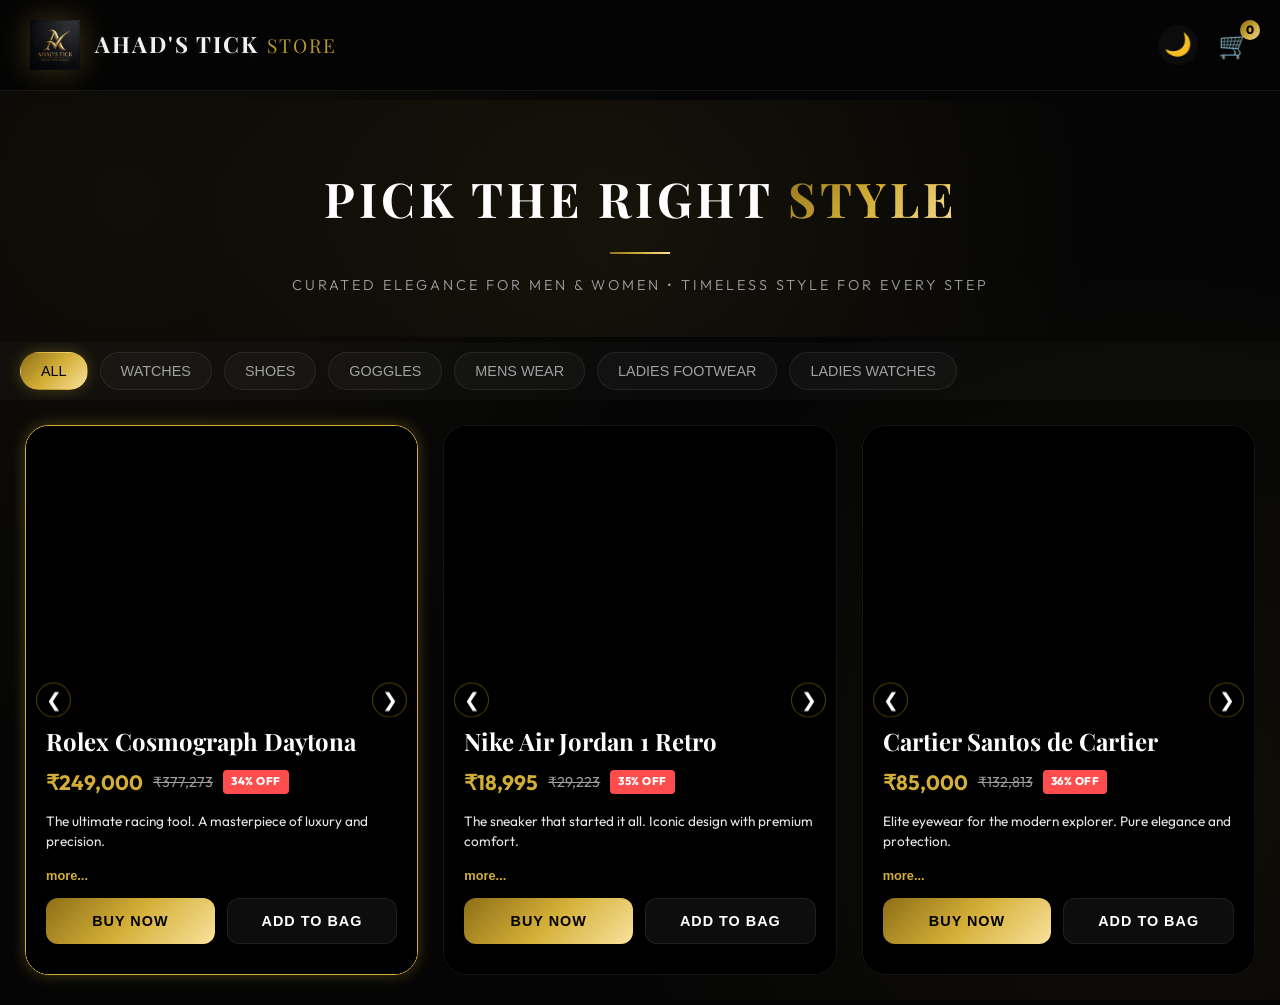
==== store/index.html @ c70e1f54 "edit button" ====
<!DOCTYPE html>
<html lang="en">

<head>
    <meta charset="UTF-8">
    <meta name="viewport" content="width=device-width, initial-scale=1.0">
    <title>Ahad's Tick Store</title>
    <link rel="icon" type="image/png" href="logo.png">
    <meta name="description"
        content="Discover the exclusive collection at Ahad's Tick. Shop premium watches, luxury shoes, and stylish goggles.">
    <meta name="keywords"
        content="premium watches, luxury shoes, stylish goggles, Ahad's Tick, fashion accessories, online store">

    <!-- Premium Fonts -->
    <link rel="preconnect" href="https://fonts.googleapis.com">
    <link rel="preconnect" href="https://fonts.gstatic.com" crossorigin>
    <link
        href="https://fonts.googleapis.com/css2?family=Outfit:wght@300;400;600;700&family=Playfair+Display:ital,wght@0,700;1,700&display=swap"
        rel="stylesheet">

    <link rel="stylesheet" href="style.css">

    <!-- Firebase SDKs -->
    <script src="https://www.gstatic.com/firebasejs/10.7.1/firebase-app-compat.js"></script>
    <script src="https://www.gstatic.com/firebasejs/10.7.1/firebase-auth-compat.js"></script>
    <script src="https://www.gstatic.com/firebasejs/10.7.1/firebase-firestore-compat.js"></script>
    <script src="https://www.gstatic.com/firebasejs/10.7.1/firebase-storage-compat.js"></script>
</head>

<body>
    <!-- Navbar -->
    <nav class="navbar">
        <a href="#" class="logo" id="siteLogo">
            <img src="logo.png" alt="Ahad's Tick Logo">
            <span class="brand-name">AHAD'S TICK <span class="store-text">STORE</span></span>
        </a>
        <div class="nav-actions">
            <div class="theme-toggle" id="themeToggle" title="Toggle Light/Dark Mode">
                <span class="theme-icon">🌙</span>
            </div>
            <div class="cart-icon" id="cartOpen">
                <span class="icon">🛒</span>
                <span class="cart-count">0</span>
            </div>
        </div>
    </nav>

    <!-- Hero Section -->
    <header class="hero">
        <div class="hero-content">
            <h2 class="hero-tagline">PICK THE RIGHT <span class="gold-gradient-text">STYLE</span></h2>
            <div class="hero-divider"></div>
            <p class="hero-subtext">Curated Elegance for Men & Women • Timeless Style for Every Step</p>
        </div>
    </header>

    <!-- Categories -->

    <div class="categories">
        <button class="cat-btn active" data-cat="all">ALL</button>
        <button class="cat-btn" data-cat="watches">WATCHES</button>
        <button class="cat-btn" data-cat="shoes">SHOES</button>
        <button class="cat-btn" data-cat="goggles">GOGGLES</button>
        <button class="cat-btn" data-cat="menclothes">MENS WEAR</button>
        <button class="cat-btn" data-cat="ladyfootwear">LADIES FOOTWEAR</button>
        <button class="cat-btn" data-cat="ladywatch">LADIES WATCHES</button>
    </div>

    <!-- Product Feed -->
    <main id="productFeed" class="product-feed">
        <div class="loader">Unveiling Premium Collection...</div>
    </main>

    <!-- Shipping Modal -->
    <div id="buyModal" class="modal">
        <div class="modal-content">
            <div class="modal-header">
                <h2>Secure Your Order</h2>
                <span class="close">&times;</span>
            </div>
            <form id="orderForm">
                <div class="form-grid">
                    <div class="input-group">
                        <label>Full Name</label>
                        <input type="text" id="fullName" placeholder="Rahul Kumar" required>
                    </div>
                    <div class="input-group">
                        <label>House/Building No</label>
                        <input type="text" id="houseNo" placeholder="Flat 202, Sun Tower" required>
                    </div>
                    <div class="input-group full">
                        <label>Complete Address</label>
                        <textarea id="fullAdd" placeholder="Street name, Area info..." required></textarea>
                    </div>
                    <div class="input-group">
                        <label>Key Landmark</label>
                        <input type="text" id="landmark" placeholder="Near City Garden" required>
                    </div>
                    <div class="input-group">
                        <label>Area Nearby</label>
                        <input type="text" id="nearBy" placeholder="Station Road" required>
                    </div>
                    <div class="input-group">
                        <label>State</label>
                        <input type="text" id="state" placeholder="Maharashtra" required>
                    </div>
                    <div class="input-group">
                        <label>City</label>
                        <input type="text" id="city" placeholder="Mumbai" required>
                    </div>
                    <div class="input-group">
                        <label>District</label>
                        <input type="text" id="dist" placeholder="Mumbai Suburban" required>
                    </div>
                    <div class="input-group">
                        <label>Pin Code</label>
                        <input type="number" id="pin" placeholder="400001" required>
                    </div>
                    <div class="input-group">
                        <label>Primary Phone</label>
                        <input type="tel" id="mob1" placeholder="9876543210" required>
                    </div>
                    <div class="input-group">
                        <label>Secondary Phone</label>
                        <input type="tel" id="mob2" placeholder="8765432109" required>
                    </div>
                    <div class="input-group">
                        <label>Alternative No (Optional)</label>
                        <input type="tel" id="altMob2" placeholder="Optional">
                    </div>
                </div>
                <button type="submit" class="confirm-btn">Confirm via WhatsApp</button>
            </form>
        </div>
    </div>

    <!-- Shopping Bag Modal -->
    <div id="cartModal" class="modal">
        <div class="modal-content">
            <div class="modal-header">
                <h2>Your Shopping Bag</h2>
                <span class="closeCart">&times;</span>
            </div>
            <div id="cartItems" class="cart-items-list">
                <!-- Cart items will be injected here -->
            </div>
            <div class="cart-footer">
                <div class="cart-total">
                    <span>Total Value:</span>
                    <span id="cartTotalAmount">₹0</span>
                </div>
                <button class="confirm-btn" onclick="checkoutCart()">Order Now</button>
            </div>
        </div>
    </div>


    <!-- Edit Product Modal -->
    <div id="editModal" class="modal">
        <div class="modal-content">
            <div class="modal-header">
                <h2>Edit Masterpiece</h2>
                <span class="closeEdit">&times;</span>
            </div>
            <form id="editForm">
                <input type="hidden" id="editPid">
                <div class="input-group full">
                    <label>Masterpiece Name</label>
                    <input type="text" id="editName" required>
                </div>
                <div class="input-group full">
                    <label>Premium Price (₹)</label>
                    <input type="number" id="editPrice" required>
                </div>
                <div class="input-group full">
                    <label>Masterpiece Description</label>
                    <textarea id="editDesc" rows="4" required></textarea>
                </div>
                <button type="submit" id="saveEditBtn" class="confirm-btn">Save Changes</button>
            </form>
        </div>
    </div>

    <!-- Admin Panel -->
    <div id="adminBtn" class="admin-fab" title="Admin Panel">+</div>
    <div id="adminModal" class="modal">
        <div class="modal-content">
            <!-- Login View -->
            <div id="loginView">
                <div class="modal-header">
                    <h2>Admin Access</h2>
                    <span class="closeAdmin">&times;</span>
                </div>
                <p style="color: var(--text-gray); margin-bottom: 20px;">Please authenticate to manage the collections.
                </p>
                <form id="loginForm">
                    <div class="input-group full">
                        <label>Admin Email</label>
                        <input type="email" id="adminEmail" placeholder="akinggamer4854@gmail.com" required>
                    </div>
                    <div class="input-group full">
                        <label>Password</label>
                        <input type="password" id="adminPass" placeholder="••••••••" required>
                    </div>
                    <button type="submit" class="confirm-btn">Login to Studio</button>
                </form>
            </div>

            <!-- Product Form View (Hidden by default) -->
            <div id="productView" style="display: none;">
                <div class="modal-header">
                    <h2>Curation Studio</h2>
                    <span class="closeAdminProduct">&times;</span>
                </div>
                <p style="color: var(--text-gray); margin-bottom: 20px; font-size: 0.9rem;">Add a new masterpiece to the
                    collection.</p>
                <form id="productForm">
                    <div class="input-group">
                        <label>Masterpiece Name</label>
                        <input type="text" id="pName" placeholder="e.g. Rolex Submariner" required>
                    </div>
                    <div class="input-group">
                        <label>Premium Price (₹)</label>
                        <input type="number" id="pPrice" placeholder="Value in Rupees" required>
                    </div>
                    <div class="input-group full">
                        <label>Masterpiece Description</label>
                        <textarea id="pDesc" placeholder="Describe the soul of this piece..." required></textarea>
                    </div>
                    <div class="input-group">
                        <label>Collection</label>
                        <select id="pCat">
                            <option value="watches">WATCHES (M)</option>
                            <option value="shoes">SHOES (M)</option>
                            <option value="goggles">GOGGLES</option>
                            <option value="menclothes">MEN CLOTHES</option>
                            <option value="ladyfootwear">LADIES FOOTWEAR</option>
                            <option value="ladywatch">LADIES WATCH</option>
                        </select>
                    </div>
                    <div class="input-group full">
                        <label>Cinematic Video (Upload Masterpiece)</label>
                        <input type="file" id="pVideoFile" accept="video/*" required>
                    </div>

                    <div class="image-slots-grid"
                        style="display: grid; grid-template-columns: 1fr 1fr; gap: 10px; margin-top: 15px;">
                        <label style="grid-column: span 2; color: var(--gold-primary); font-size: 0.8rem;">GALLERY
                            IMAGES (Min 1, Max 5 Slots)</label>
                        <div class="input-group"><input type="file" class="p-img-slot" accept="image/*" required></div>
                        <div class="input-group"><input type="file" class="p-img-slot" accept="image/*"></div>
                        <div class="input-group"><input type="file" class="p-img-slot" accept="image/*"></div>
                        <div class="input-group"><input type="file" class="p-img-slot" accept="image/*"></div>
                        <div class="input-group"><input type="file" class="p-img-slot" accept="image/*"></div>
                    </div>
                    <button type="submit" id="uploadBtn" class="confirm-btn">Add to Gallery</button>
                </form>
            </div>
        </div>
    </div>

    <script src="app.js"></script>
</body>

</html>
---- store/style.css ----
:root {
    --bg-black: #050505;
    --card-bg: rgba(15, 15, 15, 0.7);
    --gold-primary: #D4AF37;
    --gold-secondary: #f9e29c;
    --gold-dark: #8E6E17;
    --gold-gradient: linear-gradient(135deg, #8E6E17 0%, #D4AF37 50%, #f9e29c 100%);
    --gold-glow: 0 0 15px rgba(212, 175, 55, 0.3);
    --text-white: #ffffff;
    --text-gray: #a0a0a0;
    --glass: rgba(255, 255, 255, 0.03);
    --glass-border: rgba(255, 255, 255, 0.08);
    --radius-lg: 24px;
    --radius-md: 12px;
    --font-heading: 'Playfair Display', serif;
    --font-body: 'Outfit', sans-serif;
    --theme-transition: 0.3s cubic-bezier(0.4, 0, 0.2, 1);
}

/* Light Mode Theme: Ivory White + Charcoal Black + Soft Gold */
[data-theme="light"] {
    --bg-black: #FFFFF0; /* Ivory White */
    --card-bg: rgba(255, 255, 240, 0.8);
    --gold-primary: #C5A059; /* Soft Gold */
    --gold-secondary: #D4AF37;
    --gold-dark: #A68646;
    --gold-gradient: linear-gradient(135deg, #A68646 0%, #C5A059 50%, #D4AF37 100%);
    --gold-glow: 0 0 15px rgba(197, 160, 89, 0.2);
    --text-white: #1A1A1A; /* Charcoal Black */
    --text-gray: #4A4A4A;
    --glass: rgba(0, 0, 0, 0.05);
    --glass-border: rgba(0, 0, 0, 0.1);
}

* {
    box-sizing: border-box;
    margin: 0;
    padding: 0;
    -webkit-tap-highlight-color: transparent;
}

body {
    background-color: var(--bg-black);
    background-image: 
        radial-gradient(circle at 10% 20%, rgba(212, 175, 55, 0.05) 0%, transparent 40%),
        radial-gradient(circle at 90% 80%, rgba(212, 175, 55, 0.05) 0%, transparent 40%);
    color: var(--text-white);
    font-family: var(--font-body);
    overflow-x: hidden;
    line-height: 1.6;
}

/* Custom Scrollbar */
::-webkit-scrollbar { width: 6px; }
::-webkit-scrollbar-track { background: var(--bg-black); }
::-webkit-scrollbar-thumb { background: var(--gold-dark); border-radius: 10px; }

/* Navbar */
.navbar {
    position: fixed;
    top: 0;
    width: 100%;
    padding: 20px 30px;
    background: var(--bg-black);
    backdrop-filter: blur(20px);
    display: flex;
    justify-content: space-between;
    align-items: center;
    z-index: 1000;
    border-bottom: 1px solid var(--glass-border);
    opacity: 0.95;
}

.logo {
    display: flex;
    align-items: center;
    gap: 15px;
    height: 50px;
    text-decoration: none;
}

.brand-name {
    font-family: var(--font-heading);
    color: var(--text-white);
    font-size: 1.4rem;
    font-weight: 700;
    letter-spacing: 2px;
    text-shadow: 0 0 10px rgba(255,255,255,0.1);
    white-space: nowrap;
    display: flex;
    gap: 8px;
}

.store-text {
    color: var(--gold-primary);
    font-weight: 300;
    font-size: 1.2rem;
    align-self: flex-end;
    margin-bottom: 2px;
    opacity: 0.9;
}

.logo img {
    height: 100%;
    width: auto;
    object-fit: contain;
    filter: drop-shadow(var(--gold-glow));
    transition: transform 0.3s ease;
}

.logo:hover img {
    transform: scale(1.05);
}

.nav-actions {
    display: flex;
    align-items: center;
    gap: 20px;
}

.theme-toggle {
    cursor: pointer;
    font-size: 1.4rem;
    transition: var(--theme-transition);
    display: flex;
    align-items: center;
    justify-content: center;
    width: 40px;
    height: 40px;
    border-radius: 50%;
    background: var(--glass);
}

.theme-toggle:hover {
    transform: scale(1.1);
    background: var(--glass-border);
}

.cart-icon {
    position: relative;
    font-size: 1.6rem;
    cursor: pointer;
    transition: transform 0.3s cubic-bezier(0.175, 0.885, 0.32, 1.275);
}

.cart-icon:hover { transform: scale(1.1); }

.cart-count {
    position: absolute;
    top: -5px;
    right: -10px;
    background: var(--gold-gradient);
    color: #000;
    font-size: 0.75rem;
    font-weight: 800;
    width: 20px;
    height: 20px;
    display: flex;
    align-items: center;
    justify-content: center;
    border-radius: 50%;
    box-shadow: 0 4px 10px rgba(0,0,0,0.3);
    transition: transform 0.3s;
}

.cart-icon.bump {
    animation: cartBump 0.4s cubic-bezier(0.175, 0.885, 0.32, 1.275);
}

@keyframes cartBump {
    0% { transform: scale(1); }
    50% { transform: scale(1.4); }
    100% { transform: scale(1.1); }
}

/* Hero Section */
.hero {
    margin-top: 100px;
    padding: 60px 20px 40px;
    text-align: center;
    background: radial-gradient(circle at center, rgba(212, 175, 55, 0.08) 0%, transparent 70%);
}

.hero-content {
    max-width: 800px;
    margin: 0 auto;
}

.hero-tagline {
    font-family: var(--font-heading);
    font-size: 3rem;
    font-weight: 700;
    letter-spacing: 4px;
    margin-bottom: 15px;
    color: var(--text-white);
    text-transform: uppercase;
}

.gold-gradient-text {
    background: var(--gold-gradient);
    -webkit-background-clip: text;
    -webkit-text-fill-color: transparent;
    display: inline-block;
}

.hero-divider {
    width: 60px;
    height: 2px;
    background: var(--gold-gradient);
    margin: 0 auto 20px;
}

.hero-subtext {
    font-size: 0.9rem;
    color: var(--text-gray);
    letter-spacing: 3px;
    font-weight: 300;
    text-transform: uppercase;
}



/* Categories */
.categories {
    margin-top: 5px; /* Very small gap so it looks "exactly above" */
    padding: 10px 20px;

    display: flex;
    gap: 12px;
    overflow-x: auto;
    -webkit-overflow-scrolling: touch; /* Smooth scroll for iOS */
    scrollbar-width: none; /* Firefox */
    background: rgba(255,255,255,0.02);
    justify-content: flex-start;
}

.categories::-webkit-scrollbar {
    display: none; /* Hide scrollbar for Chrome/Safari */
}

.cat-btn {
    background: var(--glass);
    border: 1px solid var(--glass-border);
    color: var(--text-gray);
    padding: 10px 20px;
    border-radius: 30px;
    white-space: nowrap;
    cursor: pointer;
    font-size: 0.9rem;
    font-weight: 500;
    transition: all 0.4s cubic-bezier(0.4, 0, 0.2, 1);
    flex-shrink: 0; /* Important: prevents buttons from squishing */
}

.cat-btn.active {
    background: var(--gold-gradient);
    color: #000;
    border-color: transparent;
    box-shadow: var(--gold-glow);
}

.cat-btn:hover:not(.active) {
    background: rgba(255, 255, 255, 0.08);
    color: var(--text-white);
    border-color: var(--gold-primary);
}



/* Product Feed - Responsive Grid */
.product-feed {
    display: grid;
    grid-template-columns: repeat(auto-fill, minmax(320px, 1fr));
    gap: 25px;
    padding: 25px;
    max-width: 1400px;
    margin: 0 auto;
}

.product-item {
    position: relative;
    height: 550px; /* Taller vertical layout for full video visibility */
    width: 100%;
    overflow: hidden;
    border-radius: var(--radius-lg);
    display: flex;
    flex-direction: column;
    background: #000; /* Deep black background for 'contain' mode */
    border: 1px solid var(--glass-border);
    transition: all 0.4s cubic-bezier(0.175, 0.885, 0.32, 1.275);
}

.product-item:hover {
    transform: translateY(-8px);
    border-color: var(--gold-primary);
    box-shadow: 0 15px 40px rgba(0,0,0,0.6), var(--gold-glow);
}

/* Video Section - Full Height */
.product-video-container {
    position: absolute;
    top: 0;
    left: 0;
    width: 100%;
    height: 100%;
    z-index: 1;
    overflow: hidden;
    display: flex;
    align-items: center;
    justify-content: center;
}

.product-video {
    width: 100%;
    height: 100%;
    object-fit: contain; /* DO NOT CROP - show full video */
    transition: transform 0.6s ease;
}

.video-overlay {
    background: linear-gradient(to top, rgba(0,0,0,0.9) 0%, rgba(0,0,0,0.4) 30%, transparent 60%);
    height: 100%;
    width: 100%;
    bottom: 0;
    left: 0;
    position: absolute;
    z-index: 2;
    pointer-events: none;
}

/* Info Panel - Overlayed at bottom */
.product-info {
    position: absolute;
    bottom: 0;
    width: 100%;
    padding: 30px 20px;
    z-index: 25;
    background: linear-gradient(to top, rgba(0,0,0,0.9) 0%, rgba(0,0,0,0.4) 50%, transparent 100%);
    display: flex;
    flex-direction: column;
}

.product-name {
    font-size: 1.5rem;
    font-family: var(--font-heading);
    color: var(--text-white);
    text-shadow: 0 2px 10px rgba(0,0,0,0.8);
    margin-bottom: 5px;
}

.price-container {
    display: flex;
    align-items: center;
    gap: 10px;
    margin-bottom: 12px;
}

.product-price {
    font-size: 1.3rem;
    font-weight: 700;
    color: var(--gold-primary);
    text-shadow: 0 2px 10px rgba(0,0,0,0.8);
}

.mrp-price {
    font-size: 0.9rem;
    color: #a0a0a0;
    text-decoration: line-through;
    text-shadow: 0 1px 5px rgba(0,0,0,0.8);
}

.discount-badge {
    background: #ff4d4d;
    color: white;
    font-size: 0.7rem;
    font-weight: 800;
    padding: 3px 8px;
    border-radius: 4px;
    letter-spacing: 0.5px;
    box-shadow: 0 2px 5px rgba(0,0,0,0.5);
}

.product-desc {
    font-size: 0.85rem;
    color: rgba(255,255,255,0.9);
    margin-bottom: 10px;
    line-height: 1.5;
    text-shadow: 0 1px 5px rgba(0,0,0,0.8);
    display: -webkit-box;
    -webkit-line-clamp: 2;
    -webkit-box-orient: vertical;
    overflow: hidden;
    white-space: pre-wrap; /* Preserve line breaks */
    transition: all 0.3s ease;
}

.product-desc.expanded {
    display: block;
    -webkit-line-clamp: unset;
    overflow: visible;
    max-height: 200px;
    overflow-y: auto;
    padding-right: 5px;
}

.read-more-btn {
    background: transparent;
    border: none;
    color: var(--gold-primary);
    font-size: 0.8rem;
    font-weight: 700;
    cursor: pointer;
    margin-bottom: 15px;
    display: inline-block;
}

/* Images Carousel - Overlays the whole card when active */
.product-images {
    position: absolute;
    top: 0;
    left: 0;
    width: 100%;
    height: 100%;
    display: flex;
    overflow-x: auto;
    scroll-snap-type: x mandatory;
    opacity: 0;
    transition: opacity 0.4s ease;
    pointer-events: none;
    background: #000;
    z-index: 10;
}

.product-item.show-pics .product-images {
    opacity: 1;
    pointer-events: auto;
}

.product-img {
    flex: 0 0 100%;
    height: 100%;
    object-fit: contain;
    scroll-snap-align: center;
    padding: 10px;
}

.actions {
    display: flex;
    gap: 12px;
    margin-top: auto;
}

.btn {
    flex: 1;
    padding: 14px;
    border-radius: var(--radius-md);
    border: none;
    font-size: 0.9rem;
    font-weight: 700;
    cursor: pointer;
    text-transform: uppercase;
    letter-spacing: 1px;
    transition: all 0.3s;
}

.btn-buy {
    background: var(--gold-gradient);
    color: #000;
}

.btn-cart {
    background: rgba(255,255,255,0.05);
    color: var(--text-white);
    border: 1px solid var(--glass-border);
}

[data-theme="light"] .btn-cart {
    background: #1A1A1A;
    color: #FFFFFF;
    border: none;
}

.btn:hover {
    transform: scale(1.02);
}

.view-pics-btn {
    position: absolute;
    right: 15px;
    top: 15px;
    background: rgba(0,0,0,0.5);
    border: 1px solid var(--gold-primary);
    color: var(--gold-primary);
    width: 40px;
    height: 40px;
    border-radius: 50%;
    display: flex;
    align-items: center;
    justify-content: center;
    cursor: pointer;
    z-index: 30;
    transition: all 0.3s;
    backdrop-filter: blur(5px);
}

.view-pics-btn:hover {
    background: var(--gold-primary);
    color: #000;
}

/* Admin Controls & Pin Badge */
.product-item.is-pinned {
    border: 1px solid var(--gold-primary);
    box-shadow: var(--gold-glow);
}

.product-video-container, .product-images, .carousel-container {
    position: absolute;
    top: 0;
    left: 0;
    width: 100%;
    height: 100%;
    background: #000; /* Backdrop for contain mode */
}

.media-slide {
    position: absolute;
    top: 0;
    left: 0;
    width: 100%;
    height: 100%;
    opacity: 0;
    transition: opacity 0.5s ease;
    z-index: 1;
    display: flex;
    align-items: center;
    justify-content: center;
    background: #000;
}

.media-slide.active {
    opacity: 1;
    z-index: 10;
}

.product-video, .product-img {
    width: 100%;
    height: 100%;
    object-fit: contain !important; /* Force full visibility */
}

/* Nav Buttons */
.carousel-nav {
    position: absolute;
    top: 50%;
    width: 100%;
    transform: translateY(-50%);
    display: flex;
    justify-content: space-between;
    padding: 0 10px;
    z-index: 35;
    pointer-events: none;
}

.nav-arr {
    width: 35px;
    height: 35px;
    background: rgba(0, 0, 0, 0.4);
    backdrop-filter: blur(5px);
    border: 1px solid rgba(255, 215, 0, 0.3);
    border-radius: 50%;
    color: white;
    display: flex;
    align-items: center;
    justify-content: center;
    cursor: pointer;
    font-size: 1.2rem;
    pointer-events: auto;
    transition: all 0.3s ease;
}

.nav-arr:hover {
    background: var(--gold-primary);
    color: black;
    transform: scale(1.1);
}

.view-pics-btn {
    display: none; /* Hide old toggle button */
}

.pin-badge {
    position: absolute;
    top: 15px;
    left: 15px;
    background: var(--gold-gradient);
    color: #000;
    padding: 4px 12px;
    border-radius: 20px;
    font-size: 0.7rem;
    font-weight: 800;
    z-index: 30;
    letter-spacing: 1px;
}

.admin-controls {
    position: absolute;
    right: 15px;
    top: 65px; /* Below view pics btn */
    display: flex;
    flex-direction: column;
    gap: 10px;
    z-index: 30;
}

.control-btn {
    width: 40px;
    height: 40px;
    border-radius: 50%;
    border: 1px solid var(--glass-border);
    background: rgba(0,0,0,0.6);
    color: #fff;
    display: flex;
    align-items: center;
    justify-content: center;
    cursor: pointer;
    backdrop-filter: blur(5px);
    transition: all 0.3s;
    font-size: 1.2rem;
}

.pin-btn:hover {
    border-color: var(--gold-primary);
    color: var(--gold-primary);
    transform: scale(1.1);
}

.delete-btn:hover {
    border-color: #ff4d4d;
    color: #ff4d4d;
    transform: scale(1.1);
}

.edit-btn:hover {
    border-color: #3498db;
    color: #3498db;
    transform: scale(1.1);
}

/* Modals */
.modal {
    display: none;
    position: fixed;
    top: 0;
    left: 0;
    width: 100%;
    height: 100%;
    background: rgba(0,0,0,0.95);
    z-index: 2000;
    padding: 20px;
    overflow-y: auto;
    backdrop-filter: blur(10px);
    /* Force dark mode inside modals */
    --text-white: #ffffff;
    --text-gray: #a0a0a0;
    --glass-border: rgba(255, 255, 255, 0.08);
    --glass: rgba(255, 255, 255, 0.03);
    color: var(--text-white);
}

.modal-content {
    background: #0f0f0f;
    border: 1px solid var(--gold-dark);
    border-radius: var(--radius-lg);
    max-width: 550px;
    margin: 40px auto;
    padding: 35px;
    position: relative;
    animation: modalSlide 0.5s cubic-bezier(0.19, 1, 0.22, 1);
}

@keyframes modalSlide {
    from { transform: translateY(100px); opacity: 0; }
    to { transform: translateY(0); opacity: 1; }
}

.modal-header {
    display: flex;
    justify-content: space-between;
    align-items: center;
    margin-bottom: 25px;
}

.modal-header h2 {
    color: var(--gold-primary);
    font-family: var(--font-heading);
    font-size: 1.8rem;
}

.close, .closeAdmin, .closeAdminProduct {
    font-size: 2rem;
    cursor: pointer;
    color: var(--text-gray);
    transition: color 0.3s;
}

.close:hover { color: var(--text-white); }

/* Form Styles */
.form-grid {
    display: grid;
    grid-template-columns: 1fr 1fr;
    gap: 15px;
}

.input-group.full { grid-column: span 2; }

.input-group label {
    display: block;
    font-size: 0.75rem;
    color: var(--gold-primary);
    margin-bottom: 6px;
    text-transform: uppercase;
    letter-spacing: 1px;
}

.input-group input, .input-group textarea, .input-group select {
    width: 100%;
    background: rgba(255,255,255,0.02);
    border: 1px solid var(--glass-border);
    color: var(--text-white);
    padding: 12px;
    border-radius: var(--radius-md);
    font-family: inherit;
    font-size: 1rem;
}

.confirm-btn {
    width: 100%;
    background: #25D366;
    color: #fff;
    border: none;
    padding: 16px;
    border-radius: var(--radius-md);
    font-weight: 700;
    font-size: 1.1rem;
    margin-top: 20px;
    cursor: pointer;
    text-transform: uppercase;
    box-shadow: 0 5px 15px rgba(37, 211, 102, 0.2);
}

/* Cart Specific Styles */
.cart-items-list {
    max-height: 400px;
    overflow-y: auto;
    margin: 20px 0;
    padding-right: 10px;
}

.cart-item {
    display: flex;
    align-items: center;
    gap: 15px;
    padding: 15px;
    background: var(--glass);
    border: 1px solid var(--glass-border);
    border-radius: var(--radius-md);
    margin-bottom: 12px;
}

.cart-item img {
    width: 60px;
    height: 60px;
    object-fit: cover;
    border-radius: 8px;
    border: 1px solid var(--gold-dark);
}

.cart-item-info {
    flex: 1;
}

.cart-item-info h4 {
    font-size: 1rem;
    color: var(--text-white);
    margin-bottom: 4px;
}

.cart-item-info p {
    color: var(--gold-primary);
    font-weight: 700;
}

.remove-item {
    background: transparent;
    border: none;
    color: #ff4d4d;
    cursor: pointer;
    font-size: 1.2rem;
    padding: 5px;
    transition: transform 0.2s;
}

.remove-item:hover { transform: scale(1.2); }

.cart-footer {
    border-top: 1px solid var(--glass-border);
    padding-top: 20px;
    margin-top: 20px;
}

.cart-total {
    display: flex;
    justify-content: space-between;
    font-size: 1.2rem;
    font-weight: 700;
    margin-bottom: 15px;
}

#cartTotalAmount {
    color: var(--gold-primary);
}

/* Admin FAB */
.admin-fab {
    position: fixed;
    bottom: 25px;
    right: 25px;
    width: 60px;
    height: 60px;
    background: var(--gold-gradient);
    color: #000;
    border-radius: 50%;
    display: none;
    align-items: center;
    justify-content: center;
    font-size: 1.8rem;
    cursor: pointer;
    box-shadow: 0 10px 30px rgba(0,0,0,0.5);
    z-index: 100;
}

/* Loader */
.loader {
    grid-column: 1 / -1;
    text-align: center;
    padding: 100px 0;
    font-size: 1.2rem;
    color: var(--gold-primary);
    font-family: var(--font-heading);
    letter-spacing: 2px;
    animation: pulse 2s infinite;
}

@keyframes pulse {
    0%, 100% { opacity: 0.5; }
    50% { opacity: 1; }
}

/* Responsive Overhaul */
@media (max-width: 1024px) {
    .product-feed {
        grid-template-columns: repeat(auto-fill, minmax(280px, 1fr));
        padding: 20px;
    }
}

@media (max-width: 768px) {
    .navbar {
        padding: 12px 15px;
    }

    .logo {
        height: 35px;
        gap: 10px;
    }

    .brand-name {
        font-size: 1.1rem;
        letter-spacing: 1px;
    }

    .store-text {
        font-size: 0.9rem;
    }

    .nav-actions {
        gap: 12px;
    }

    .theme-toggle, .cart-icon {
        font-size: 1.2rem;
        width: 35px;
        height: 35px;
    }

    .hero {
        margin-top: 70px;
        padding: 40px 15px 30px;
    }

    .hero-tagline {
        font-size: 2rem;
        letter-spacing: 2px;
    }

    .hero-subtext {
        font-size: 0.75rem;
        letter-spacing: 2px;
    }

    .categories {
        margin-top: 0;
        padding: 8px 10px;
        gap: 8px;
    }

    .cat-btn {
    .product-item {
        height: 500px;
        flex-direction: column;
    }

    .product-video-container {
        width: 100%;
        height: 100%;
    }

    .product-images {
        width: 100%;
        height: 100%;
    }

    .product-info {
        padding: 20px;
    }

    .product-name {
        font-size: 1.2rem;
    }

    .product-price {
        font-size: 1.1rem;
    }

    .view-pics-btn {
        right: 15px;
        left: auto;
        top: 15px;
        width: 35px;
        height: 35px;
        font-size: 1rem;
    }

    .form-grid {
        grid-template-columns: 1fr;
    }
}

@media (max-width: 480px) {
    .product-feed {
        padding: 10px;
        gap: 12px;
    }

    .product-item {
        height: 550px; /* Keep it tall for cinematic feel */
    }

    .product-video-container, .product-images, .carousel-container {
        width: 100%;
        height: 100%;
    }
    
    .modal-content {
        padding: 20px;
        margin: 10px;
        width: calc(100% - 20px);
    }
    
    .modal-header h2 {
        font-size: 1.4rem;
    }

    .form-grid {
        gap: 10px;
    }

    .admin-fab {
        width: 50px;
        height: 50px;
        bottom: 20px;
        right: 20px;
    }
}
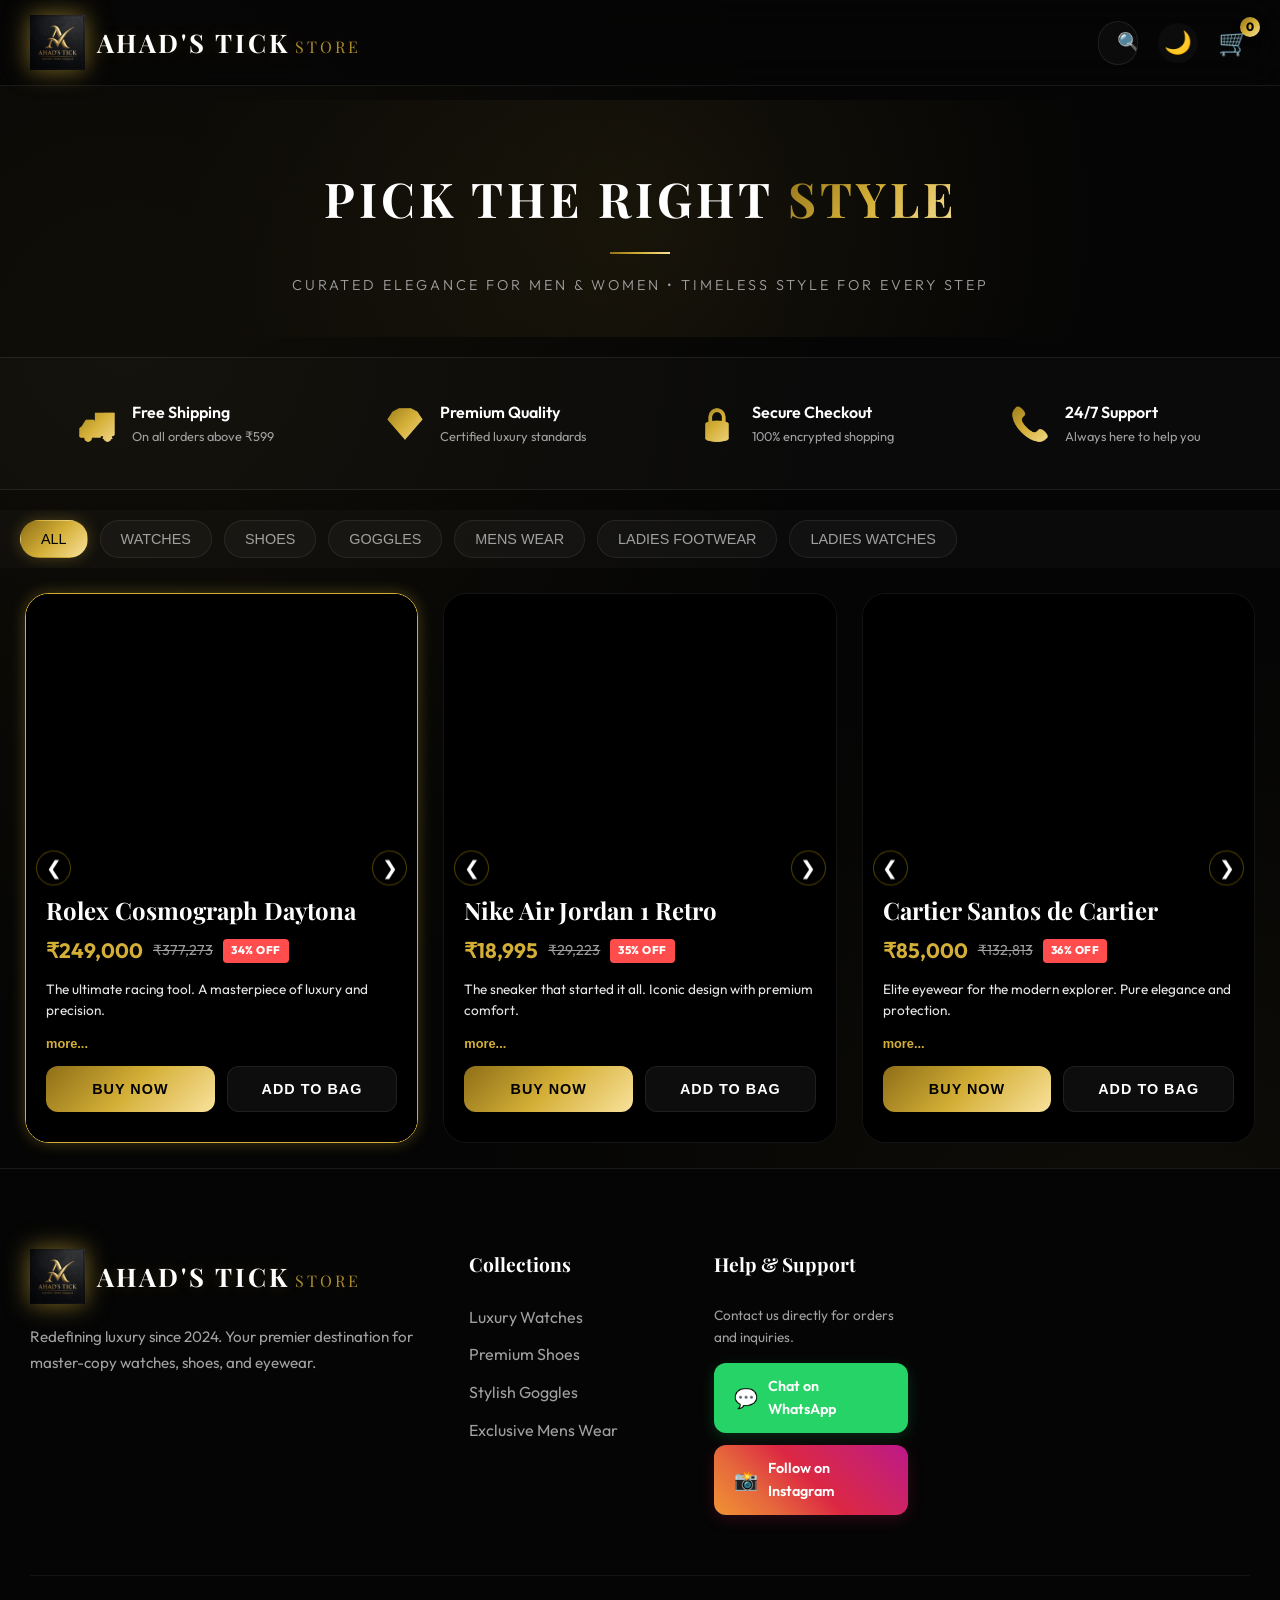
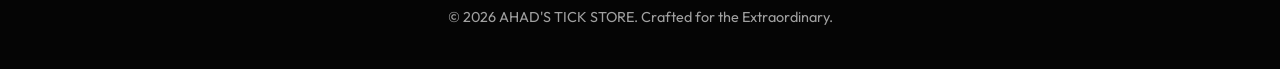
==== commit d6e53b34: "complete" ====
--- a/store/index.html
+++ b/store/index.html
@@ -35,6 +35,10 @@
             <span class="brand-name">AHAD'S TICK <span class="store-text">STORE</span></span>
         </a>
         <div class="nav-actions">
+            <div class="search-container" id="searchContainer">
+                <input type="text" id="searchInput" placeholder="Search...">
+                <span class="search-icon" onclick="toggleSearch()">🔍</span>
+            </div>
             <div class="theme-toggle" id="themeToggle" title="Toggle Light/Dark Mode">
                 <span class="theme-icon">🌙</span>
             </div>
@@ -53,6 +57,38 @@
             <p class="hero-subtext">Curated Elegance for Men & Women • Timeless Style for Every Step</p>
         </div>
     </header>
+
+    <!-- Trust Badges Section -->
+    <section class="trust-badges">
+        <div class="badge-item">
+            <div class="badge-icon">🚚</div>
+            <div class="badge-info">
+                <h4>Free Shipping</h4>
+                <p>On all orders above ₹599</p>
+            </div>
+        </div>
+        <div class="badge-item">
+            <div class="badge-icon">💎</div>
+            <div class="badge-info">
+                <h4>Premium Quality</h4>
+                <p>Certified luxury standards</p>
+            </div>
+        </div>
+        <div class="badge-item">
+            <div class="badge-icon">🔒</div>
+            <div class="badge-info">
+                <h4>Secure Checkout</h4>
+                <p>100% encrypted shopping</p>
+            </div>
+        </div>
+        <div class="badge-item">
+            <div class="badge-icon">📞</div>
+            <div class="badge-info">
+                <h4>24/7 Support</h4>
+                <p>Always here to help you</p>
+            </div>
+        </div>
+    </section>
 
     <!-- Categories -->
 
@@ -70,6 +106,50 @@
     <main id="productFeed" class="product-feed">
         <div class="loader">Unveiling Premium Collection...</div>
     </main>
+
+    <!-- Footer -->
+    <footer class="footer">
+        <div class="footer-grid">
+            <!-- Column 1: Brand Info -->
+            <div class="footer-brand">
+                <div class="logo">
+                    <img src="logo.png" alt="Ahad's Tick Logo">
+                    <span class="brand-name">AHAD'S TICK <span class="store-text">STORE</span></span>
+                </div>
+                <p class="footer-desc">Redefining luxury since 2024. Your premier destination for master-copy watches,
+                    shoes, and eyewear.</p>
+            </div>
+
+            <!-- Column 2: Quick Links -->
+            <div class="footer-links">
+                <h4>Collections</h4>
+                <ul>
+                    <li><a href="#" onclick="setCategory('watches')">Luxury Watches</a></li>
+                    <li><a href="#" onclick="setCategory('shoes')">Premium Shoes</a></li>
+                    <li><a href="#" onclick="setCategory('goggles')">Stylish Goggles</a></li>
+                    <li><a href="#" onclick="setCategory('menclothes')">Exclusive Mens Wear</a></li>
+                </ul>
+            </div>
+
+            <!-- Column 3: Help & Support -->
+            <div class="footer-links">
+                <h4>Help & Support</h4>
+                <p style="font-size: 0.85rem; color: var(--text-gray); margin-bottom: 15px;">Contact us directly for
+                    orders and inquiries.</p>
+                <div class="social-btns">
+                    <a href="https://wa.me/919724732823" class="social-btn wa-btn" target="_blank">
+                        <span>💬</span> Chat on WhatsApp
+                    </a>
+                    <a href="https://www.instagram.com/ahads_tick" class="social-btn insta-btn" target="_blank">
+                        <span>📸</span> Follow on Instagram
+                    </a>
+                </div>
+            </div>
+        </div>
+        <div class="footer-bottom">
+            <p>&copy; 2026 AHAD'S TICK STORE. Crafted for the Extraordinary.</p>
+        </div>
+    </footer>
 
     <!-- Shipping Modal -->
     <div id="buyModal" class="modal">
--- a/store/style.css
+++ b/store/style.css
@@ -15,6 +15,7 @@
     --font-heading: 'Playfair Display', serif;
     --font-body: 'Outfit', sans-serif;
     --theme-transition: 0.3s cubic-bezier(0.4, 0, 0.2, 1);
+    --nav-bg: rgba(5, 5, 5, 0.8);
 }
 
 /* Light Mode Theme: Ivory White + Charcoal Black + Soft Gold */
@@ -30,6 +31,7 @@
     --text-gray: #4A4A4A;
     --glass: rgba(0, 0, 0, 0.05);
     --glass-border: rgba(0, 0, 0, 0.1);
+    --nav-bg: rgba(255, 255, 240, 0.8);
 }
 
 * {
@@ -60,62 +62,112 @@
     position: fixed;
     top: 0;
     width: 100%;
-    padding: 20px 30px;
-    background: var(--bg-black);
+    padding: 15px 30px;
+    background: var(--nav-bg);
     backdrop-filter: blur(20px);
+    -webkit-backdrop-filter: blur(20px);
     display: flex;
     justify-content: space-between;
     align-items: center;
     z-index: 1000;
     border-bottom: 1px solid var(--glass-border);
-    opacity: 0.95;
 }
 
 .logo {
     display: flex;
     align-items: center;
-    gap: 15px;
-    height: 50px;
+    gap: 12px;
+    height: 55px;
     text-decoration: none;
 }
 
 .brand-name {
     font-family: var(--font-heading);
     color: var(--text-white);
-    font-size: 1.4rem;
+    font-size: 1.6rem;
     font-weight: 700;
-    letter-spacing: 2px;
-    text-shadow: 0 0 10px rgba(255,255,255,0.1);
+    letter-spacing: 3px;
+    text-shadow: 0 0 15px rgba(212, 175, 55, 0.2);
     white-space: nowrap;
     display: flex;
-    gap: 8px;
+    align-items: baseline;
+    gap: 5px;
 }
 
 .store-text {
     color: var(--gold-primary);
     font-weight: 300;
-    font-size: 1.2rem;
-    align-self: flex-end;
-    margin-bottom: 2px;
-    opacity: 0.9;
+    font-size: 1rem;
+    opacity: 0.8;
 }
 
 .logo img {
     height: 100%;
     width: auto;
     object-fit: contain;
-    filter: drop-shadow(var(--gold-glow));
-    transition: transform 0.3s ease;
+    filter: drop-shadow(0 0 12px rgba(212, 175, 55, 0.6));
+    transition: transform 0.4s cubic-bezier(0.175, 0.885, 0.32, 1.275);
+    animation: logoShimmer 3s infinite linear;
+}
+
+@keyframes logoShimmer {
+    0% { filter: drop-shadow(0 0 12px rgba(212, 175, 55, 0.6)) brightness(1); }
+    50% { filter: drop-shadow(0 0 20px rgba(212, 175, 55, 0.9)) brightness(1.2); }
+    100% { filter: drop-shadow(0 0 12px rgba(212, 175, 55, 0.6)) brightness(1); }
 }
 
 .logo:hover img {
-    transform: scale(1.05);
+    transform: scale(1.1) rotate(5deg);
 }
 
 .nav-actions {
     display: flex;
     align-items: center;
     gap: 20px;
+}
+
+.search-container {
+    position: relative;
+    display: flex;
+    align-items: center;
+    background: var(--glass);
+    border: 1px solid var(--glass-border);
+    border-radius: 30px;
+    padding: 5px; /* Minimal padding for icon */
+    transition: all 0.3s ease;
+    width: 40px; /* Icon size */
+    overflow: hidden;
+}
+
+.search-container.active {
+    width: 200px;
+    padding: 5px 15px;
+}
+
+.search-container input {
+    background: transparent;
+    border: none;
+    color: var(--text-white);
+    padding: 8px 5px;
+    font-size: 0.9rem;
+    outline: none;
+    width: 0;
+    opacity: 0;
+    transition: all 0.3s ease;
+}
+
+.search-container.active input {
+    width: 140px;
+    opacity: 1;
+}
+
+.search-icon {
+    font-size: 1.2rem;
+    color: var(--gold-primary);
+    cursor: pointer;
+    min-width: 30px;
+    display: flex;
+    justify-content: center;
 }
 
 .theme-toggle {
@@ -141,6 +193,285 @@
     font-size: 1.6rem;
     cursor: pointer;
     transition: transform 0.3s cubic-bezier(0.175, 0.885, 0.32, 1.275);
+}
+
+/* Trust Badges */
+.trust-badges {
+    display: grid;
+    grid-template-columns: repeat(auto-fit, minmax(200px, 1fr));
+    gap: 20px;
+    padding: 40px 30px;
+    background: rgba(255, 255, 255, 0.02);
+    margin: 20px 0;
+    border-top: 1px solid var(--glass-border);
+    border-bottom: 1px solid var(--glass-border);
+}
+
+.badge-item {
+    display: flex;
+    align-items: center;
+    gap: 15px;
+    justify-content: center;
+}
+
+.badge-icon {
+    font-size: 2rem;
+    background: var(--gold-gradient);
+    -webkit-background-clip: text;
+    -webkit-text-fill-color: transparent;
+}
+
+.badge-info h4 {
+    font-size: 1rem;
+    color: var(--text-white);
+    font-weight: 600;
+}
+
+.badge-info p {
+    font-size: 0.8rem;
+    color: var(--text-gray);
+}
+
+/* Testimonials */
+.testimonials {
+    padding: 80px 30px;
+    text-align: center;
+}
+
+.section-title {
+    font-family: var(--font-heading);
+    font-size: 2.5rem;
+    margin-bottom: 50px;
+}
+
+.testimonials-grid {
+    display: grid;
+    grid-template-columns: repeat(auto-fit, minmax(300px, 1fr));
+    gap: 30px;
+    max-width: 1200px;
+    margin: 0 auto;
+}
+
+.testimonial-card {
+    background: var(--glass);
+    border: 1px solid var(--glass-border);
+    padding: 30px;
+    border-radius: var(--radius-lg);
+    text-align: left;
+    transition: transform 0.3s ease;
+}
+
+.testimonial-card:hover {
+    transform: translateY(-5px);
+    border-color: var(--gold-primary);
+}
+
+.testimonial-text {
+    font-style: italic;
+    color: var(--text-white);
+    margin-bottom: 20px;
+    font-size: 1rem;
+}
+
+.testimonial-author {
+    display: flex;
+    align-items: center;
+    gap: 15px;
+}
+
+.testimonial-author img {
+    width: 50px;
+    height: 50px;
+    border-radius: 50%;
+    border: 2px solid var(--gold-primary);
+}
+
+.testimonial-author h5 {
+    color: var(--text-white);
+    font-weight: 700;
+}
+
+.testimonial-author span {
+    color: var(--gold-primary);
+    font-size: 0.8rem;
+}
+
+/* Newsletter */
+.newsletter {
+    padding: 100px 30px;
+    background: linear-gradient(to right, rgba(212, 175, 55, 0.05), transparent, rgba(212, 175, 55, 0.05));
+    text-align: center;
+}
+
+.newsletter-content h2 {
+    font-family: var(--font-heading);
+    font-size: 2.2rem;
+    margin-bottom: 15px;
+}
+
+.newsletter-content p {
+    color: var(--text-gray);
+    margin-bottom: 30px;
+}
+
+.subscribe-form {
+    display: flex;
+    gap: 10px;
+    max-width: 500px;
+    margin: 0 auto;
+}
+
+.subscribe-form input {
+    flex: 1;
+    background: var(--glass);
+    border: 1px solid var(--glass-border);
+    padding: 15px 20px;
+    border-radius: var(--radius-md);
+    color: var(--text-white);
+    outline: none;
+}
+
+.subscribe-btn {
+    margin-top: 0 !important;
+    padding: 15px 30px !important;
+    width: auto !important;
+}
+
+/* Footer */
+.footer {
+    background: #050505;
+    padding: 80px 30px 40px;
+    border-top: 1px solid var(--glass-border);
+}
+
+.footer-grid {
+    display: grid;
+    grid-template-columns: 2fr 1fr 1fr 1.5fr;
+    gap: 50px;
+    max-width: 1300px;
+    margin: 0 auto;
+}
+
+.footer-brand .logo {
+    margin-bottom: 20px;
+}
+
+.footer-desc {
+    color: var(--text-gray);
+    font-size: 0.95rem;
+    margin-bottom: 25px;
+    line-height: 1.7;
+}
+
+.social-links {
+    display: flex;
+    gap: 15px;
+}
+
+.social-links a {
+    color: var(--gold-primary);
+    text-decoration: none;
+    font-weight: 600;
+    transition: 0.3s;
+}
+
+.social-links a:hover {
+    color: var(--text-white);
+}
+
+.footer-links h4 {
+    color: var(--text-white);
+    font-family: var(--font-heading);
+    font-size: 1.2rem;
+    margin-bottom: 25px;
+}
+
+.footer-links ul {
+    list-style: none;
+}
+
+.footer-links li {
+    margin-bottom: 12px;
+}
+
+.footer-links a {
+    color: var(--text-gray);
+    text-decoration: none;
+    transition: 0.3s;
+}
+
+.footer-links a:hover {
+    color: var(--gold-primary);
+    padding-left: 5px;
+}
+
+.footer-bottom {
+    margin-top: 60px;
+    padding-top: 30px;
+    border-top: 1px solid rgba(255, 255, 255, 0.05);
+    text-align: center;
+    color: var(--text-gray);
+    font-size: 0.9rem;
+}
+
+@media (max-width: 900px) {
+    .footer-grid {
+        grid-template-columns: 1fr 1fr;
+    }
+}
+
+.social-btns {
+    display: flex;
+    flex-direction: column;
+    gap: 12px;
+}
+
+.social-btn {
+    display: flex;
+    align-items: center;
+    gap: 10px;
+    padding: 12px 20px;
+    border-radius: var(--radius-md);
+    text-decoration: none;
+    font-weight: 600;
+    font-size: 0.9rem;
+    transition: transform 0.3s, box-shadow 0.3s;
+}
+
+.wa-btn {
+    background: #25D366;
+    color: white !important;
+    box-shadow: 0 4px 15px rgba(37, 211, 102, 0.2);
+}
+
+.insta-btn {
+    background: linear-gradient(45deg, #f09433 0%, #e6683c 25%, #dc2743 50%, #cc2366 75%, #bc1888 100%);
+    color: white !important;
+    box-shadow: 0 4px 15px rgba(204, 35, 102, 0.2);
+}
+
+.social-btn:hover {
+    transform: translateY(-3px);
+    box-shadow: 0 8px 25px rgba(0,0,0,0.3);
+}
+
+.social-btn span {
+    font-size: 1.2rem;
+}
+
+@media (max-width: 768px) {
+    .footer-grid {
+        grid-template-columns: 1fr;
+        text-align: center;
+    }
+    
+    .footer-brand .logo {
+        justify-content: center;
+    }
+    
+    .social-btns {
+        align-items: center;
+    }
 }
 
 .cart-icon:hover { transform: scale(1.1); }
@@ -343,7 +674,7 @@
 .product-name {
     font-size: 1.5rem;
     font-family: var(--font-heading);
-    color: var(--text-white);
+    color: #ffffff;
     text-shadow: 0 2px 10px rgba(0,0,0,0.8);
     margin-bottom: 5px;
 }
@@ -868,25 +1199,25 @@
 
 @media (max-width: 768px) {
     .navbar {
-        padding: 12px 15px;
+        padding: 10px 12px;
     }
 
     .logo {
-        height: 35px;
+        height: 38px;
+        gap: 6px;
+    }
+
+    .brand-name {
+        font-size: 1.2rem;
+        letter-spacing: 1px;
+    }
+
+    .store-text {
+        display: inline-block; /* Show 'STORE' on mobile */
+    }
+
+    .nav-actions {
         gap: 10px;
-    }
-
-    .brand-name {
-        font-size: 1.1rem;
-        letter-spacing: 1px;
-    }
-
-    .store-text {
-        font-size: 0.9rem;
-    }
-
-    .nav-actions {
-        gap: 12px;
     }
 
     .theme-toggle, .cart-icon {
@@ -917,40 +1248,54 @@
     }
 
     .cat-btn {
+        padding: 8px 15px;
+        font-size: 0.8rem;
+    }
+
+    .trust-badges {
+        padding: 20px 15px;
+        grid-template-columns: 1fr 1fr;
+    }
+
+    .badge-item {
+        flex-direction: column;
+        text-align: center;
+        gap: 5px;
+    }
+
     .product-item {
-        height: 500px;
+        height: 520px;
+    }
+
+    .testimonials-grid {
+        grid-template-columns: 1fr;
+        padding: 0 10px;
+    }
+
+    .section-title {
+        font-size: 1.8rem;
+    }
+
+    .newsletter-content h2 {
+        font-size: 1.8rem;
+    }
+
+    .subscribe-form {
         flex-direction: column;
     }
 
-    .product-video-container {
-        width: 100%;
-        height: 100%;
-    }
-
-    .product-images {
-        width: 100%;
-        height: 100%;
-    }
-
-    .product-info {
-        padding: 20px;
-    }
-
-    .product-name {
-        font-size: 1.2rem;
-    }
-
-    .product-price {
-        font-size: 1.1rem;
-    }
-
-    .view-pics-btn {
-        right: 15px;
-        left: auto;
-        top: 15px;
-        width: 35px;
-        height: 35px;
-        font-size: 1rem;
+    .footer-grid {
+        grid-template-columns: 1fr;
+        gap: 30px;
+        text-align: center;
+    }
+
+    .social-links {
+        justify-content: center;
+    }
+
+    .footer-links h4 {
+        margin-bottom: 15px;
     }
 
     .form-grid {
@@ -959,18 +1304,25 @@
 }
 
 @media (max-width: 480px) {
+    .trust-badges {
+        grid-template-columns: 1fr;
+    }
+
     .product-feed {
         padding: 10px;
-        gap: 12px;
+        gap: 15px;
     }
 
     .product-item {
-        height: 550px; /* Keep it tall for cinematic feel */
-    }
-
-    .product-video-container, .product-images, .carousel-container {
-        width: 100%;
-        height: 100%;
+        height: 560px;
+    }
+
+    .product-name {
+        font-size: 1.1rem;
+    }
+
+    .product-price {
+        font-size: 1rem;
     }
     
     .modal-content {
@@ -980,11 +1332,7 @@
     }
     
     .modal-header h2 {
-        font-size: 1.4rem;
-    }
-
-    .form-grid {
-        gap: 10px;
+        font-size: 1.3rem;
     }
 
     .admin-fab {
@@ -993,4 +1341,21 @@
         bottom: 20px;
         right: 20px;
     }
-}
+    
+    .nav-actions {
+        gap: 8px;
+    }
+
+    .search-container {
+        width: 35px;
+        height: 35px;
+    }
+
+    .search-container.active {
+        width: 180px;
+    }
+
+    .hero {
+        margin-top: 80px; /* Restore original spacing */
+    }
+}
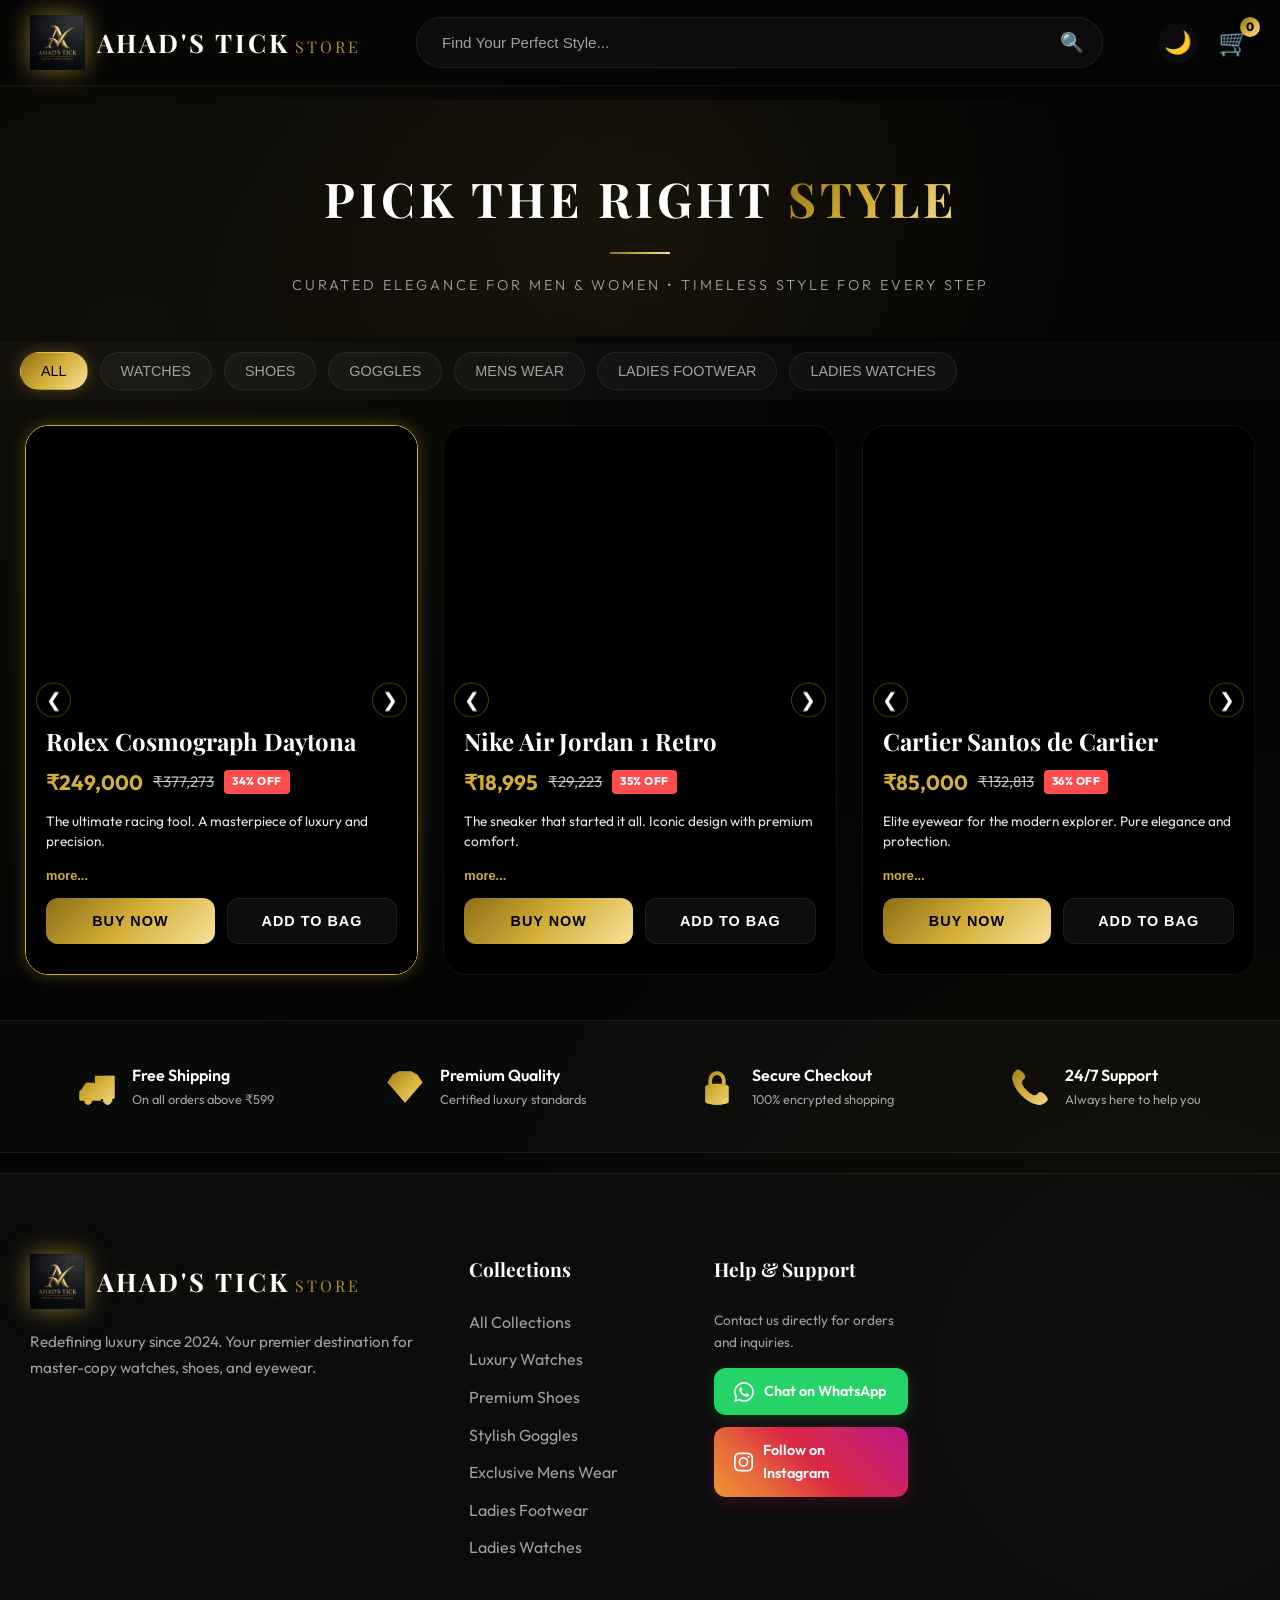
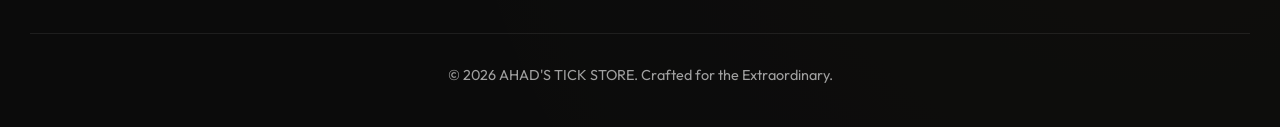
==== commit 5482f99c: "footer" ====
--- a/store/index.html
+++ b/store/index.html
@@ -34,11 +34,13 @@
             <img src="logo.png" alt="Ahad's Tick Logo">
             <span class="brand-name">AHAD'S TICK <span class="store-text">STORE</span></span>
         </a>
+
+        <div class="search-container" id="searchContainer">
+            <input type="text" id="searchInput" placeholder="Find your perfect style...">
+            <span class="search-icon">🔍</span>
+        </div>
+
         <div class="nav-actions">
-            <div class="search-container" id="searchContainer">
-                <input type="text" id="searchInput" placeholder="Search...">
-                <span class="search-icon" onclick="toggleSearch()">🔍</span>
-            </div>
             <div class="theme-toggle" id="themeToggle" title="Toggle Light/Dark Mode">
                 <span class="theme-icon">🌙</span>
             </div>
@@ -58,37 +60,7 @@
         </div>
     </header>
 
-    <!-- Trust Badges Section -->
-    <section class="trust-badges">
-        <div class="badge-item">
-            <div class="badge-icon">🚚</div>
-            <div class="badge-info">
-                <h4>Free Shipping</h4>
-                <p>On all orders above ₹599</p>
-            </div>
-        </div>
-        <div class="badge-item">
-            <div class="badge-icon">💎</div>
-            <div class="badge-info">
-                <h4>Premium Quality</h4>
-                <p>Certified luxury standards</p>
-            </div>
-        </div>
-        <div class="badge-item">
-            <div class="badge-icon">🔒</div>
-            <div class="badge-info">
-                <h4>Secure Checkout</h4>
-                <p>100% encrypted shopping</p>
-            </div>
-        </div>
-        <div class="badge-item">
-            <div class="badge-icon">📞</div>
-            <div class="badge-info">
-                <h4>24/7 Support</h4>
-                <p>Always here to help you</p>
-            </div>
-        </div>
-    </section>
+
 
     <!-- Categories -->
 
@@ -107,6 +79,38 @@
         <div class="loader">Unveiling Premium Collection...</div>
     </main>
 
+    <!-- Trust Badges Section -->
+    <section class="trust-badges">
+        <div class="badge-item">
+            <div class="badge-icon">🚚</div>
+            <div class="badge-info">
+                <h4>Free Shipping</h4>
+                <p>On all orders above ₹599</p>
+            </div>
+        </div>
+        <div class="badge-item">
+            <div class="badge-icon">💎</div>
+            <div class="badge-info">
+                <h4>Premium Quality</h4>
+                <p>Certified luxury standards</p>
+            </div>
+        </div>
+        <div class="badge-item">
+            <div class="badge-icon">🔒</div>
+            <div class="badge-info">
+                <h4>Secure Checkout</h4>
+                <p>100% encrypted shopping</p>
+            </div>
+        </div>
+        <div class="badge-item">
+            <div class="badge-icon">📞</div>
+            <div class="badge-info">
+                <h4>24/7 Support</h4>
+                <p>Always here to help you</p>
+            </div>
+        </div>
+    </section>
+
     <!-- Footer -->
     <footer class="footer">
         <div class="footer-grid">
@@ -124,10 +128,13 @@
             <div class="footer-links">
                 <h4>Collections</h4>
                 <ul>
-                    <li><a href="#" onclick="setCategory('watches')">Luxury Watches</a></li>
-                    <li><a href="#" onclick="setCategory('shoes')">Premium Shoes</a></li>
-                    <li><a href="#" onclick="setCategory('goggles')">Stylish Goggles</a></li>
-                    <li><a href="#" onclick="setCategory('menclothes')">Exclusive Mens Wear</a></li>
+                    <li><a href="#" onclick="setCategory('all'); return false;">All Collections</a></li>
+                    <li><a href="#" onclick="setCategory('watches'); return false;">Luxury Watches</a></li>
+                    <li><a href="#" onclick="setCategory('shoes'); return false;">Premium Shoes</a></li>
+                    <li><a href="#" onclick="setCategory('goggles'); return false;">Stylish Goggles</a></li>
+                    <li><a href="#" onclick="setCategory('menclothes'); return false;">Exclusive Mens Wear</a></li>
+                    <li><a href="#" onclick="setCategory('ladyfootwear'); return false;">Ladies Footwear</a></li>
+                    <li><a href="#" onclick="setCategory('ladywatch'); return false;">Ladies Watches</a></li>
                 </ul>
             </div>
 
@@ -138,10 +145,10 @@
                     orders and inquiries.</p>
                 <div class="social-btns">
                     <a href="https://wa.me/919724732823" class="social-btn wa-btn" target="_blank">
-                        <span>💬</span> Chat on WhatsApp
+                        <svg xmlns="http://www.w3.org/2000/svg" width="20" height="20" fill="currentColor" viewBox="0 0 16 16"><path d="M13.601 2.326A7.85 7.85 0 0 0 7.994 0C3.627 0 .068 3.558.064 7.926c0 1.399.366 2.76 1.057 3.965L0 16l4.204-1.102a7.9 7.9 0 0 0 3.79.965h.004c4.368 0 7.926-3.558 7.93-7.93A7.9 7.9 0 0 0 13.6 2.326zM7.994 14.521a6.6 6.6 0 0 1-3.356-.92l-.24-.144-2.494.654.666-2.433-.156-.251a6.56 6.56 0 0 1-1.007-3.505c0-3.626 2.957-6.584 6.591-6.584a6.56 6.56 0 0 1 4.66 1.931 6.56 6.56 0 0 1 1.928 4.66c-.004 3.639-2.961 6.592-6.592 6.592m3.615-4.934c-.197-.099-1.17-.578-1.353-.646-.182-.065-.315-.099-.445.099-.133.197-.513.646-.627.775-.114.133-.232.148-.43.05-.197-.1-.836-.308-1.592-.985-.59-.525-.985-1.175-1.103-1.372-.114-.198-.011-.304.088-.403.087-.088.197-.232.296-.346.1-.114.133-.198.198-.33.065-.134.034-.248-.015-.347-.05-.099-.445-1.076-.612-1.47-.16-.389-.323-.335-.445-.34-.114-.007-.247-.007-.38-.007a.73.73 0 0 0-.529.247c-.182.198-.691.677-.691 1.654s.71 1.916.81 2.049c.098.133 1.394 2.132 3.383 2.992.47.205.84.326 1.129.418.475.152.904.129 1.246.08.38-.058 1.171-.48 1.338-.943.164-.464.164-.86.114-.943-.049-.084-.182-.133-.38-.232"/></svg> Chat on WhatsApp
                     </a>
                     <a href="https://www.instagram.com/ahads_tick" class="social-btn insta-btn" target="_blank">
-                        <span>📸</span> Follow on Instagram
+                        <svg xmlns="http://www.w3.org/2000/svg" width="20" height="20" fill="currentColor" viewBox="0 0 16 16"><path d="M8 0C5.829 0 5.556.01 4.703.048 3.85.088 3.269.222 2.76.42a3.9 3.9 0 0 0-1.417.923A3.9 3.9 0 0 0 .42 2.76C.222 3.268.087 3.85.048 4.7.01 5.555 0 5.827 0 8.001c0 2.172.01 2.444.048 3.297.04.852.174 1.433.372 1.942.205.526.478.972.923 1.417.444.445.89.719 1.416.923.51.198 1.09.333 1.942.372C5.555 15.99 5.827 16 8 16s2.444-.01 3.298-.048c.851-.04 1.434-.174 1.943-.372a3.9 3.9 0 0 0 1.416-.923c.445-.445.718-.891.923-1.417.197-.509.332-1.09.372-1.942C15.99 10.445 16 10.173 16 8s-.01-2.445-.048-3.299c-.04-.851-.175-1.433-.372-1.941a3.9 3.9 0 0 0-.923-1.417A3.9 3.9 0 0 0 13.24.42c-.51-.198-1.092-.333-1.943-.372C10.443.01 10.172 0 7.998 0zm-.717 1.442h.718c2.136 0 2.389.007 3.232.046.78.036 1.204.166 1.486.275.373.145.64.319.92.599s.453.546.598.92c.11.281.24.705.275 1.485.039.843.047 1.096.047 3.231s-.008 2.389-.047 3.232c-.035.78-.166 1.203-.275 1.485a2.5 2.5 0 0 1-.599.919c-.28.28-.546.453-.92.598-.28.11-.704.24-1.485.276-.843.038-1.096.047-3.232.047s-2.39-.009-3.233-.047c-.78-.036-1.203-.166-1.485-.276a2.5 2.5 0 0 1-.92-.598 2.5 2.5 0 0 1-.6-.92c-.109-.281-.24-.705-.275-1.485-.038-.843-.046-1.096-.046-3.233s.008-2.388.046-3.231c.036-.78.166-1.204.276-1.486.145-.373.319-.64.599-.92s.546-.453.92-.598c.282-.11.705-.24 1.485-.276.738-.034 1.024-.044 2.515-.045zm4.988 1.328a.96.96 0 1 0 0 1.92.96.96 0 0 0 0-1.92m-4.27 1.122a4.109 4.109 0 1 0 0 8.217 4.109 4.109 0 0 0 0-8.217m0 1.441a2.667 2.667 0 1 1 0 5.334 2.667 2.667 0 0 1 0-5.334"/></svg> Follow on Instagram
                     </a>
                 </div>
             </div>
--- a/store/style.css
+++ b/store/style.css
@@ -62,13 +62,15 @@
     position: fixed;
     top: 0;
     width: 100%;
-    padding: 15px 30px;
+    padding: 15px 20px;
     background: var(--nav-bg);
     backdrop-filter: blur(20px);
     -webkit-backdrop-filter: blur(20px);
     display: flex;
+    flex-wrap: wrap;
+    align-items: center;
     justify-content: space-between;
-    align-items: center;
+    gap: 15px;
     z-index: 1000;
     border-bottom: 1px solid var(--glass-border);
 }
@@ -79,6 +81,7 @@
     gap: 12px;
     height: 55px;
     text-decoration: none;
+    order: 1;
 }
 
 .brand-name {
@@ -124,47 +127,42 @@
     display: flex;
     align-items: center;
     gap: 20px;
+    order: 2;
 }
 
 .search-container {
-    position: relative;
+    order: 3;
     display: flex;
     align-items: center;
     background: var(--glass);
     border: 1px solid var(--glass-border);
     border-radius: 30px;
-    padding: 5px; /* Minimal padding for icon */
+    padding: 8px 15px;
+    width: 100%;
+    flex: 1 1 100%;
+    margin-top: 10px;
     transition: all 0.3s ease;
-    width: 40px; /* Icon size */
-    overflow: hidden;
-}
-
-.search-container.active {
-    width: 200px;
-    padding: 5px 15px;
 }
 
 .search-container input {
     background: transparent;
     border: none;
     color: var(--text-white);
-    padding: 8px 5px;
-    font-size: 0.9rem;
+    padding: 8px 10px;
+    font-size: 0.95rem;
     outline: none;
-    width: 0;
-    opacity: 0;
-    transition: all 0.3s ease;
-}
-
-.search-container.active input {
-    width: 140px;
+    flex: 1;
     opacity: 1;
+}
+
+.search-container input::placeholder {
+    color: var(--text-gray);
+    text-transform: capitalize;
 }
 
 .search-icon {
     font-size: 1.2rem;
     color: var(--gold-primary);
-    cursor: pointer;
     min-width: 30px;
     display: flex;
     justify-content: center;
@@ -339,7 +337,7 @@
 
 /* Footer */
 .footer {
-    background: #050505;
+    background: var(--card-bg);
     padding: 80px 30px 40px;
     border-top: 1px solid var(--glass-border);
 }
@@ -408,7 +406,7 @@
 .footer-bottom {
     margin-top: 60px;
     padding-top: 30px;
-    border-top: 1px solid rgba(255, 255, 255, 0.05);
+    border-top: 1px solid var(--glass-border);
     text-align: center;
     color: var(--text-gray);
     font-size: 0.9rem;
@@ -506,10 +504,32 @@
 
 /* Hero Section */
 .hero {
-    margin-top: 100px;
+    margin-top: 140px;
     padding: 60px 20px 40px;
     text-align: center;
     background: radial-gradient(circle at center, rgba(212, 175, 55, 0.08) 0%, transparent 70%);
+}
+
+@media (min-width: 900px) {
+    .navbar {
+        flex-wrap: nowrap;
+        padding: 15px 30px;
+    }
+    
+    .search-container {
+        order: 2;
+        width: 400px;
+        flex: 1;
+        margin: 0 40px;
+    }
+
+    .nav-actions {
+        order: 3;
+    }
+
+    .hero {
+        margin-top: 100px;
+    }
 }
 
 .hero-content {
@@ -694,10 +714,10 @@
 }
 
 .mrp-price {
-    font-size: 0.9rem;
-    color: #a0a0a0;
+    font-size: 0.95rem;
+    color: rgba(255, 255, 255, 0.75);
     text-decoration: line-through;
-    text-shadow: 0 1px 5px rgba(0,0,0,0.8);
+    text-shadow: 0 1px 5px rgba(0,0,0,0.9);
 }
 
 .discount-badge {
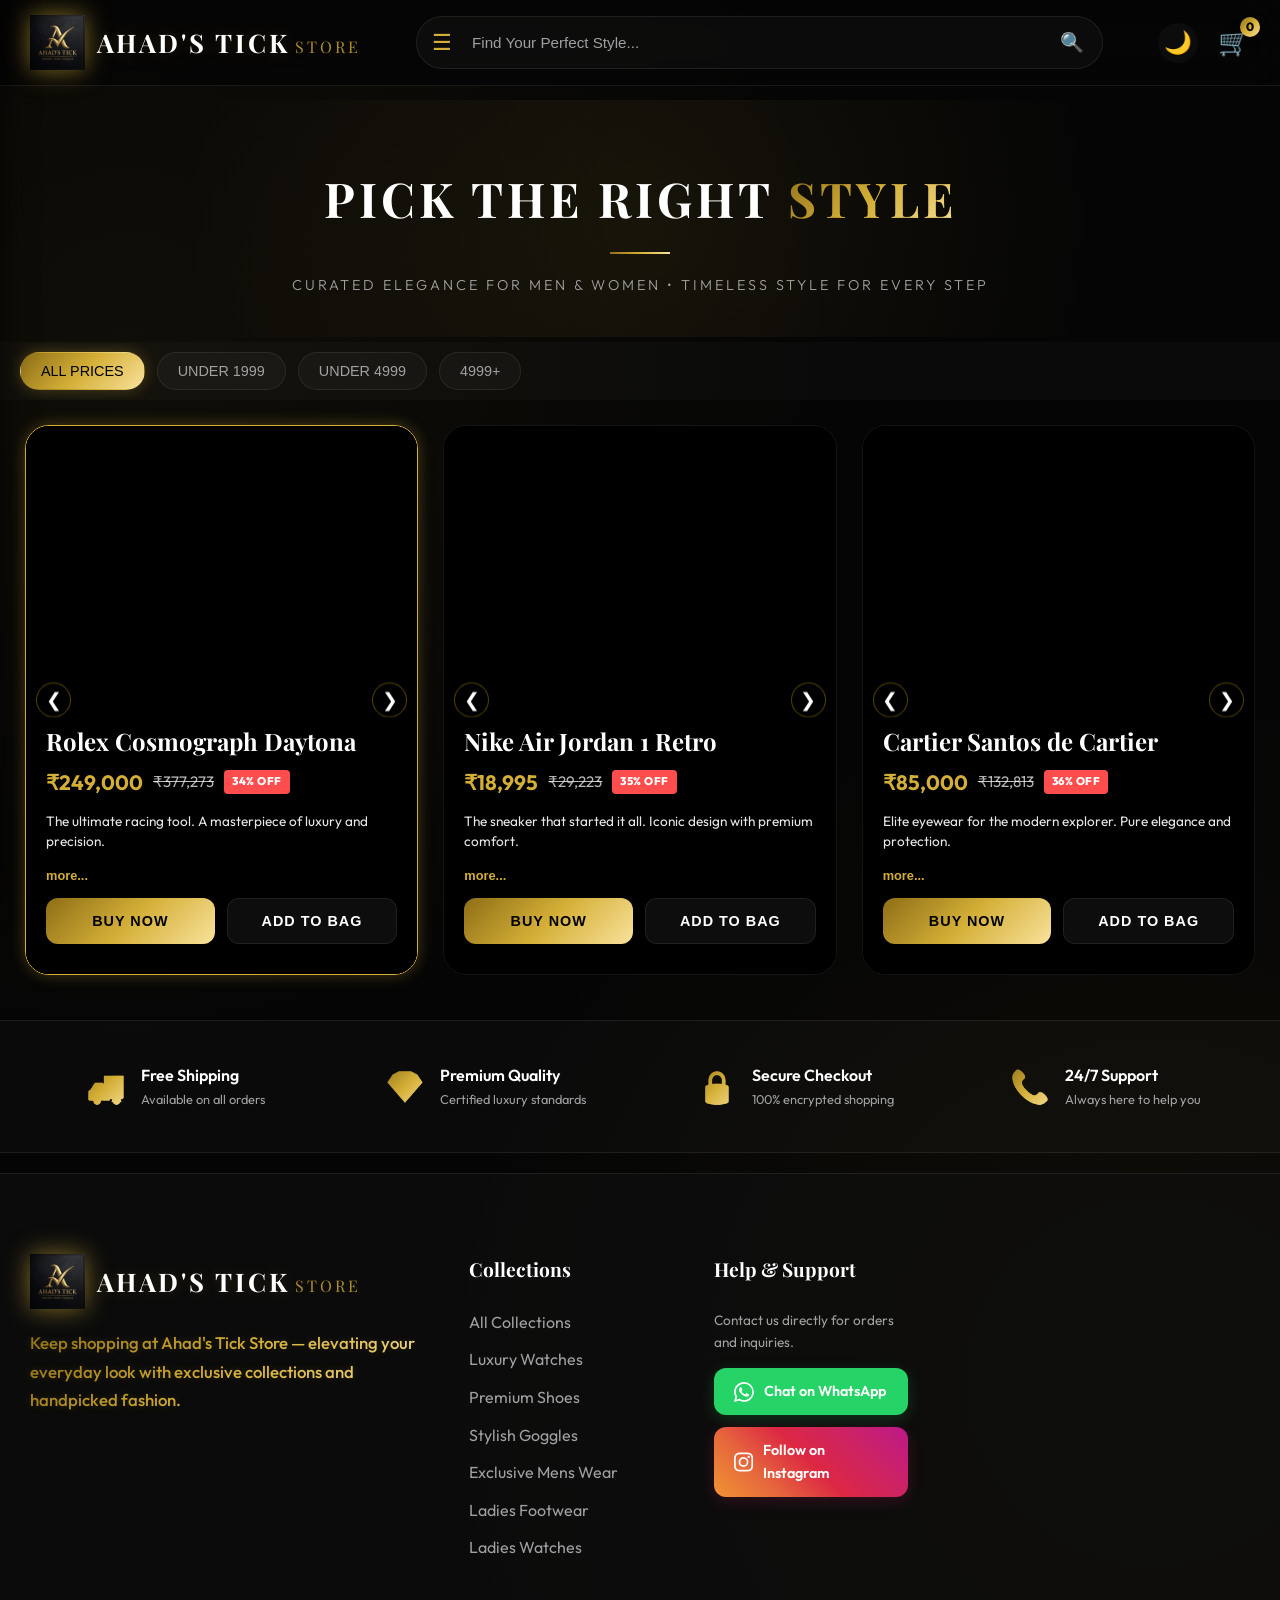
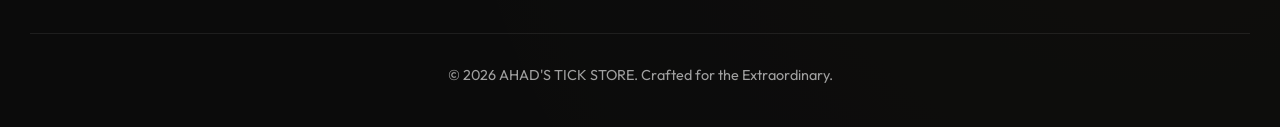
==== commit 02f407cf: "complete" ====
--- a/store/index.html
+++ b/store/index.html
@@ -36,6 +36,7 @@
         </a>
 
         <div class="search-container" id="searchContainer">
+            <span class="menu-icon" id="menuToggle" style="margin-right: 10px; cursor: pointer; font-size: 1.4rem; color: var(--gold-primary); display: flex; align-items: center;">☰</span>
             <input type="text" id="searchInput" placeholder="Find your perfect style...">
             <span class="search-icon">🔍</span>
         </div>
@@ -62,16 +63,31 @@
 
 
 
-    <!-- Categories -->
-
-    <div class="categories">
-        <button class="cat-btn active" data-cat="all">ALL</button>
-        <button class="cat-btn" data-cat="watches">WATCHES</button>
-        <button class="cat-btn" data-cat="shoes">SHOES</button>
-        <button class="cat-btn" data-cat="goggles">GOGGLES</button>
-        <button class="cat-btn" data-cat="menclothes">MENS WEAR</button>
-        <button class="cat-btn" data-cat="ladyfootwear">LADIES FOOTWEAR</button>
-        <button class="cat-btn" data-cat="ladywatch">LADIES WATCHES</button>
+    <!-- Side Menu -->
+    <div id="sideMenu" class="side-menu">
+        <div class="side-menu-content">
+            <div class="side-menu-header">
+                <h3>Collections</h3>
+                <span class="close-menu" id="closeMenu">&times;</span>
+            </div>
+            <div class="side-categories">
+                <button class="cat-btn active" data-cat="all">ALL</button>
+                <button class="cat-btn" data-cat="watches">WATCHES</button>
+                <button class="cat-btn" data-cat="shoes">SHOES</button>
+                <button class="cat-btn" data-cat="goggles">GOGGLES</button>
+                <button class="cat-btn" data-cat="menclothes">MENS WEAR</button>
+                <button class="cat-btn" data-cat="ladyfootwear">LADIES FOOTWEAR</button>
+                <button class="cat-btn" data-cat="ladywatch">LADIES WATCHES</button>
+            </div>
+        </div>
+    </div>
+
+    <!-- Price Filters -->
+    <div class="categories" id="priceFilters">
+        <button class="price-btn active" data-price="all">ALL PRICES</button>
+        <button class="price-btn" data-price="1999">UNDER 1999</button>
+        <button class="price-btn" data-price="4999">UNDER 4999</button>
+        <button class="price-btn" data-price="above_4999">4999+</button>
     </div>
 
     <!-- Product Feed -->
@@ -85,7 +101,7 @@
             <div class="badge-icon">🚚</div>
             <div class="badge-info">
                 <h4>Free Shipping</h4>
-                <p>On all orders above ₹599</p>
+                <p>Available on all orders</p>
             </div>
         </div>
         <div class="badge-item">
@@ -116,12 +132,11 @@
         <div class="footer-grid">
             <!-- Column 1: Brand Info -->
             <div class="footer-brand">
-                <div class="logo">
+                <div class="logo" id="footerLogo">
                     <img src="logo.png" alt="Ahad's Tick Logo">
                     <span class="brand-name">AHAD'S TICK <span class="store-text">STORE</span></span>
                 </div>
-                <p class="footer-desc">Redefining luxury since 2024. Your premier destination for master-copy watches,
-                    shoes, and eyewear.</p>
+                <p class="footer-desc">Keep shopping at Ahad's Tick Store — elevating your everyday look with exclusive collections and handpicked fashion.</p>
             </div>
 
             <!-- Column 2: Quick Links -->
--- a/store/style.css
+++ b/store/style.css
@@ -355,10 +355,14 @@
 }
 
 .footer-desc {
-    color: var(--text-gray);
-    font-size: 0.95rem;
+    background: var(--gold-gradient);
+    -webkit-background-clip: text;
+    -webkit-text-fill-color: transparent;
+    font-size: 1.05rem;
+    font-weight: 500;
     margin-bottom: 25px;
     line-height: 1.7;
+    text-shadow: 0 0 10px rgba(212, 175, 55, 0.2);
 }
 
 .social-links {
@@ -589,7 +593,7 @@
     display: none; /* Hide scrollbar for Chrome/Safari */
 }
 
-.cat-btn {
+.cat-btn, .price-btn {
     background: var(--glass);
     border: 1px solid var(--glass-border);
     color: var(--text-gray);
@@ -603,17 +607,89 @@
     flex-shrink: 0; /* Important: prevents buttons from squishing */
 }
 
-.cat-btn.active {
+.cat-btn.active, .price-btn.active {
     background: var(--gold-gradient);
     color: #000;
     border-color: transparent;
     box-shadow: var(--gold-glow);
 }
 
-.cat-btn:hover:not(.active) {
+.cat-btn:hover:not(.active), .price-btn:hover:not(.active) {
     background: rgba(255, 255, 255, 0.08);
     color: var(--text-white);
     border-color: var(--gold-primary);
+}
+
+/* Side Menu Styles */
+.side-menu {
+    position: fixed;
+    top: 0;
+    left: -300px;
+    width: 300px;
+    height: 100vh;
+    background: var(--nav-bg);
+    backdrop-filter: blur(20px);
+    -webkit-backdrop-filter: blur(20px);
+    z-index: 2000;
+    transition: left 0.4s cubic-bezier(0.4, 0, 0.2, 1);
+    border-right: 1px solid var(--glass-border);
+    box-shadow: 5px 0 25px rgba(0,0,0,0.5);
+}
+
+.side-menu.open {
+    left: 0;
+}
+
+.side-menu-content {
+    padding: 20px;
+    display: flex;
+    flex-direction: column;
+    height: 100%;
+}
+
+.side-menu-header {
+    display: flex;
+    justify-content: space-between;
+    align-items: center;
+    margin-bottom: 30px;
+    padding-bottom: 15px;
+    border-bottom: 1px solid var(--glass-border);
+}
+
+.side-menu-header h3 {
+    font-family: var(--font-heading);
+    color: var(--text-white);
+    font-size: 1.5rem;
+    letter-spacing: 2px;
+}
+
+.close-menu {
+    font-size: 2rem;
+    color: var(--text-gray);
+    cursor: pointer;
+    transition: color 0.3s;
+}
+
+.close-menu:hover {
+    color: var(--gold-primary);
+}
+
+.side-categories {
+    display: flex;
+    flex-direction: column;
+    gap: 15px;
+}
+
+.side-categories .cat-btn {
+    text-align: left;
+    width: 100%;
+    border-radius: 10px;
+    padding: 12px 20px;
+}
+
+.menu-toggle:hover {
+    transform: scale(1.1);
+    background: var(--glass-border) !important;
 }
 
 
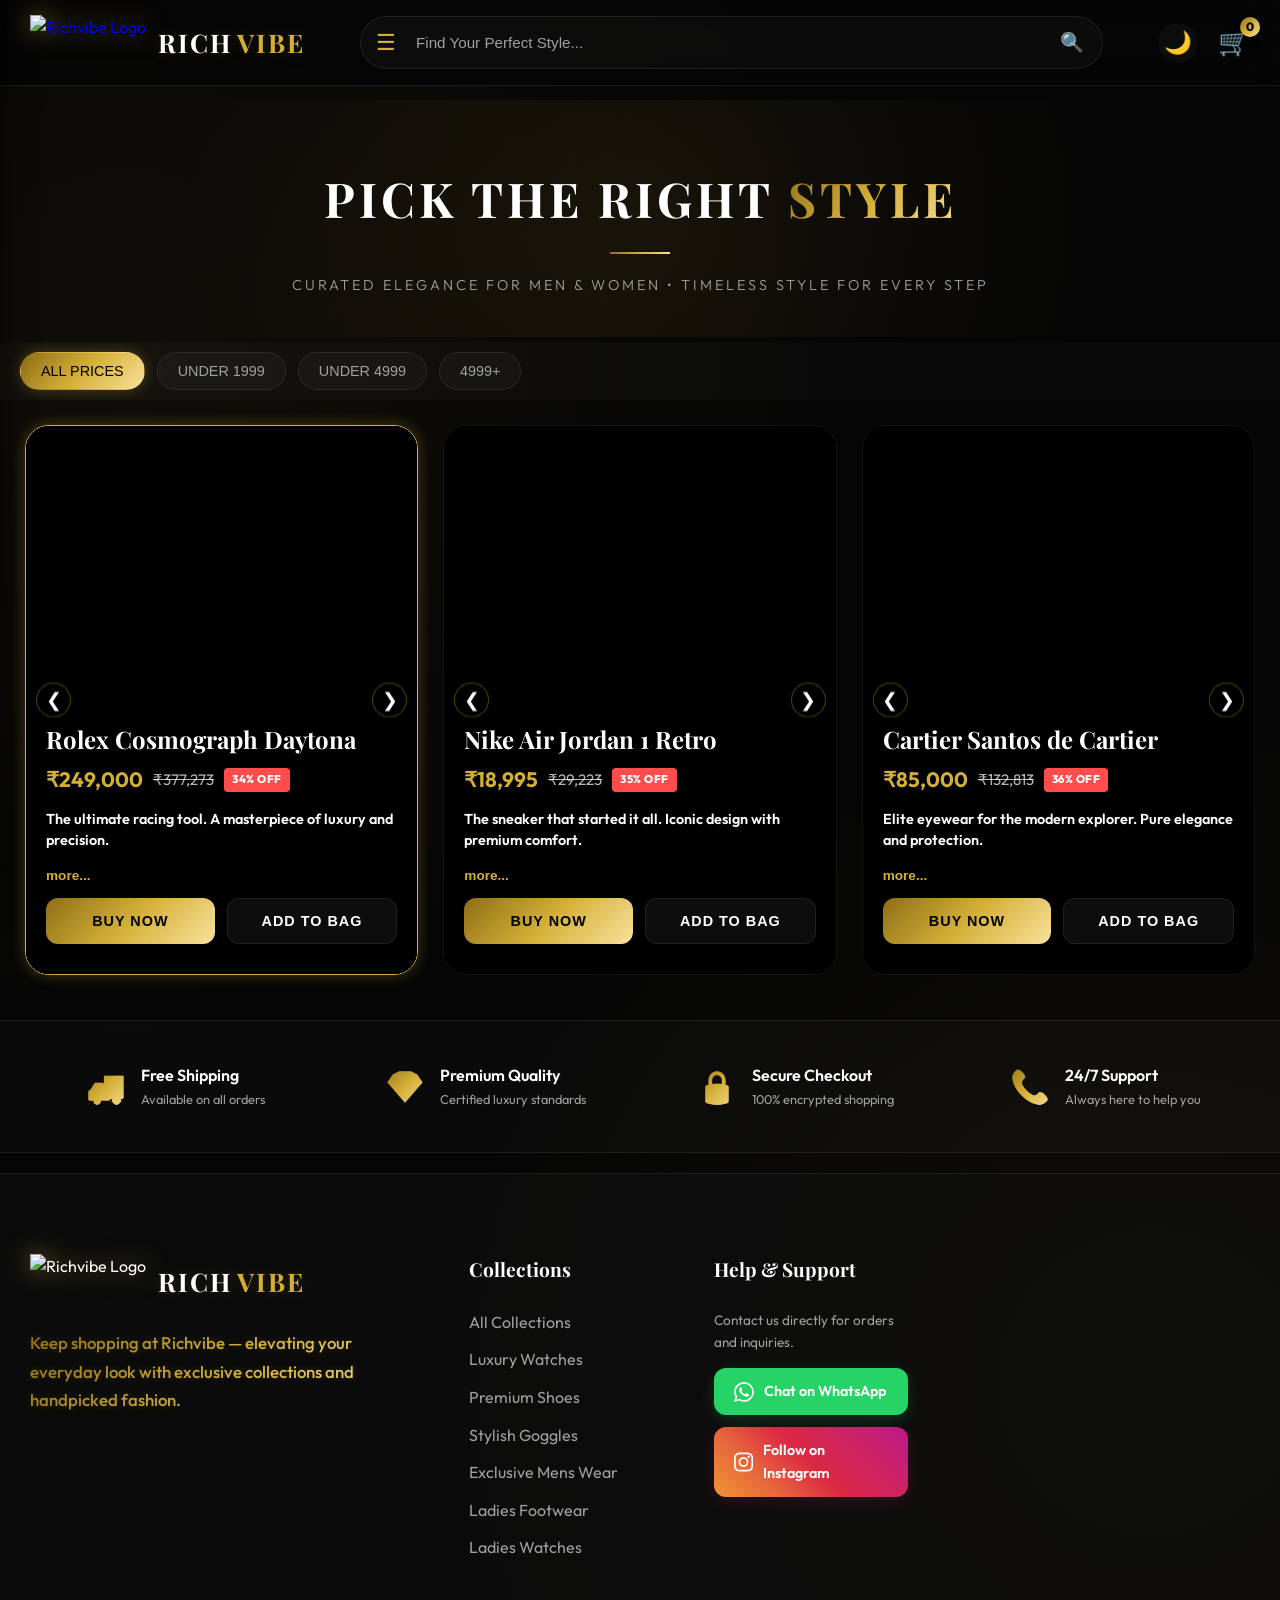
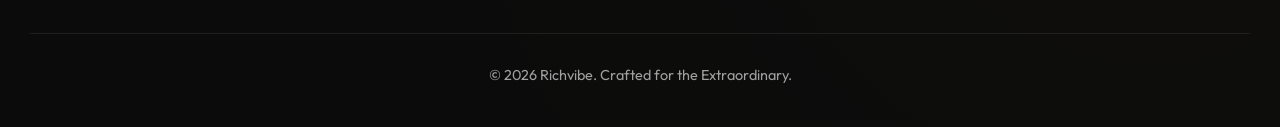
==== commit 19c768f6: "cart section" ====
--- a/store/index.html
+++ b/store/index.html
@@ -4,12 +4,14 @@
 <head>
     <meta charset="UTF-8">
     <meta name="viewport" content="width=device-width, initial-scale=1.0">
-    <title>Ahad's Tick Store</title>
-    <link rel="icon" type="image/png" href="logo.png">
+    <title>Richvibe</title>
+    <link rel="shortcut icon" type="image/png" href="./image.png?v=3">
+    <link rel="icon" type="image/png" href="./image.png?v=3">
+    <link rel="apple-touch-icon" href="./image.png?v=3">
     <meta name="description"
-        content="Discover the exclusive collection at Ahad's Tick. Shop premium watches, luxury shoes, and stylish goggles.">
+        content="Discover the exclusive collection at Richvibe. Shop premium watches, luxury shoes, and stylish goggles.">
     <meta name="keywords"
-        content="premium watches, luxury shoes, stylish goggles, Ahad's Tick, fashion accessories, online store">
+        content="premium watches, luxury shoes, stylish goggles, Richvibe, fashion accessories, online store">
 
     <!-- Premium Fonts -->
     <link rel="preconnect" href="https://fonts.googleapis.com">
@@ -31,12 +33,14 @@
     <!-- Navbar -->
     <nav class="navbar">
         <a href="#" class="logo" id="siteLogo">
-            <img src="logo.png" alt="Ahad's Tick Logo">
-            <span class="brand-name">AHAD'S TICK <span class="store-text">STORE</span></span>
+            <img src="image.png" alt="Richvibe Logo">
+            <span class="brand-name" style="letter-spacing: 2px;">RICH<span
+                    style="color: var(--gold-primary);">VIBE</span></span>
         </a>
 
         <div class="search-container" id="searchContainer">
-            <span class="menu-icon" id="menuToggle" style="margin-right: 10px; cursor: pointer; font-size: 1.4rem; color: var(--gold-primary); display: flex; align-items: center;">☰</span>
+            <span class="menu-icon" id="menuToggle"
+                style="margin-right: 10px; cursor: pointer; font-size: 1.4rem; color: var(--gold-primary); display: flex; align-items: center;">☰</span>
             <input type="text" id="searchInput" placeholder="Find your perfect style...">
             <span class="search-icon">🔍</span>
         </div>
@@ -132,11 +136,14 @@
         <div class="footer-grid">
             <!-- Column 1: Brand Info -->
             <div class="footer-brand">
+                <div id="adminStatsContainer" class="admin-stats-container" style="display: none;"></div>
                 <div class="logo" id="footerLogo">
-                    <img src="logo.png" alt="Ahad's Tick Logo">
-                    <span class="brand-name">AHAD'S TICK <span class="store-text">STORE</span></span>
-                </div>
-                <p class="footer-desc">Keep shopping at Ahad's Tick Store — elevating your everyday look with exclusive collections and handpicked fashion.</p>
+                    <img src="image.png" alt="Richvibe Logo">
+                    <span class="brand-name" style="letter-spacing: 2px;">RICH<span
+                            style="color: var(--gold-primary);">VIBE</span></span>
+                </div>
+                <p class="footer-desc">Keep shopping at Richvibe — elevating your everyday look with exclusive
+                    collections and handpicked fashion.</p>
             </div>
 
             <!-- Column 2: Quick Links -->
@@ -160,16 +167,24 @@
                     orders and inquiries.</p>
                 <div class="social-btns">
                     <a href="https://wa.me/919724732823" class="social-btn wa-btn" target="_blank">
-                        <svg xmlns="http://www.w3.org/2000/svg" width="20" height="20" fill="currentColor" viewBox="0 0 16 16"><path d="M13.601 2.326A7.85 7.85 0 0 0 7.994 0C3.627 0 .068 3.558.064 7.926c0 1.399.366 2.76 1.057 3.965L0 16l4.204-1.102a7.9 7.9 0 0 0 3.79.965h.004c4.368 0 7.926-3.558 7.93-7.93A7.9 7.9 0 0 0 13.6 2.326zM7.994 14.521a6.6 6.6 0 0 1-3.356-.92l-.24-.144-2.494.654.666-2.433-.156-.251a6.56 6.56 0 0 1-1.007-3.505c0-3.626 2.957-6.584 6.591-6.584a6.56 6.56 0 0 1 4.66 1.931 6.56 6.56 0 0 1 1.928 4.66c-.004 3.639-2.961 6.592-6.592 6.592m3.615-4.934c-.197-.099-1.17-.578-1.353-.646-.182-.065-.315-.099-.445.099-.133.197-.513.646-.627.775-.114.133-.232.148-.43.05-.197-.1-.836-.308-1.592-.985-.59-.525-.985-1.175-1.103-1.372-.114-.198-.011-.304.088-.403.087-.088.197-.232.296-.346.1-.114.133-.198.198-.33.065-.134.034-.248-.015-.347-.05-.099-.445-1.076-.612-1.47-.16-.389-.323-.335-.445-.34-.114-.007-.247-.007-.38-.007a.73.73 0 0 0-.529.247c-.182.198-.691.677-.691 1.654s.71 1.916.81 2.049c.098.133 1.394 2.132 3.383 2.992.47.205.84.326 1.129.418.475.152.904.129 1.246.08.38-.058 1.171-.48 1.338-.943.164-.464.164-.86.114-.943-.049-.084-.182-.133-.38-.232"/></svg> Chat on WhatsApp
+                        <svg xmlns="http://www.w3.org/2000/svg" width="20" height="20" fill="currentColor"
+                            viewBox="0 0 16 16">
+                            <path
+                                d="M13.601 2.326A7.85 7.85 0 0 0 7.994 0C3.627 0 .068 3.558.064 7.926c0 1.399.366 2.76 1.057 3.965L0 16l4.204-1.102a7.9 7.9 0 0 0 3.79.965h.004c4.368 0 7.926-3.558 7.93-7.93A7.9 7.9 0 0 0 13.6 2.326zM7.994 14.521a6.6 6.6 0 0 1-3.356-.92l-.24-.144-2.494.654.666-2.433-.156-.251a6.56 6.56 0 0 1-1.007-3.505c0-3.626 2.957-6.584 6.591-6.584a6.56 6.56 0 0 1 4.66 1.931 6.56 6.56 0 0 1 1.928 4.66c-.004 3.639-2.961 6.592-6.592 6.592m3.615-4.934c-.197-.099-1.17-.578-1.353-.646-.182-.065-.315-.099-.445.099-.133.197-.513.646-.627.775-.114.133-.232.148-.43.05-.197-.1-.836-.308-1.592-.985-.59-.525-.985-1.175-1.103-1.372-.114-.198-.011-.304.088-.403.087-.088.197-.232.296-.346.1-.114.133-.198.198-.33.065-.134.034-.248-.015-.347-.05-.099-.445-1.076-.612-1.47-.16-.389-.323-.335-.445-.34-.114-.007-.247-.007-.38-.007a.73.73 0 0 0-.529.247c-.182.198-.691.677-.691 1.654s.71 1.916.81 2.049c.098.133 1.394 2.132 3.383 2.992.47.205.84.326 1.129.418.475.152.904.129 1.246.08.38-.058 1.171-.48 1.338-.943.164-.464.164-.86.114-.943-.049-.084-.182-.133-.38-.232" />
+                        </svg> Chat on WhatsApp
                     </a>
-                    <a href="https://www.instagram.com/ahads_tick" class="social-btn insta-btn" target="_blank">
-                        <svg xmlns="http://www.w3.org/2000/svg" width="20" height="20" fill="currentColor" viewBox="0 0 16 16"><path d="M8 0C5.829 0 5.556.01 4.703.048 3.85.088 3.269.222 2.76.42a3.9 3.9 0 0 0-1.417.923A3.9 3.9 0 0 0 .42 2.76C.222 3.268.087 3.85.048 4.7.01 5.555 0 5.827 0 8.001c0 2.172.01 2.444.048 3.297.04.852.174 1.433.372 1.942.205.526.478.972.923 1.417.444.445.89.719 1.416.923.51.198 1.09.333 1.942.372C5.555 15.99 5.827 16 8 16s2.444-.01 3.298-.048c.851-.04 1.434-.174 1.943-.372a3.9 3.9 0 0 0 1.416-.923c.445-.445.718-.891.923-1.417.197-.509.332-1.09.372-1.942C15.99 10.445 16 10.173 16 8s-.01-2.445-.048-3.299c-.04-.851-.175-1.433-.372-1.941a3.9 3.9 0 0 0-.923-1.417A3.9 3.9 0 0 0 13.24.42c-.51-.198-1.092-.333-1.943-.372C10.443.01 10.172 0 7.998 0zm-.717 1.442h.718c2.136 0 2.389.007 3.232.046.78.036 1.204.166 1.486.275.373.145.64.319.92.599s.453.546.598.92c.11.281.24.705.275 1.485.039.843.047 1.096.047 3.231s-.008 2.389-.047 3.232c-.035.78-.166 1.203-.275 1.485a2.5 2.5 0 0 1-.599.919c-.28.28-.546.453-.92.598-.28.11-.704.24-1.485.276-.843.038-1.096.047-3.232.047s-2.39-.009-3.233-.047c-.78-.036-1.203-.166-1.485-.276a2.5 2.5 0 0 1-.92-.598 2.5 2.5 0 0 1-.6-.92c-.109-.281-.24-.705-.275-1.485-.038-.843-.046-1.096-.046-3.233s.008-2.388.046-3.231c.036-.78.166-1.204.276-1.486.145-.373.319-.64.599-.92s.546-.453.92-.598c.282-.11.705-.24 1.485-.276.738-.034 1.024-.044 2.515-.045zm4.988 1.328a.96.96 0 1 0 0 1.92.96.96 0 0 0 0-1.92m-4.27 1.122a4.109 4.109 0 1 0 0 8.217 4.109 4.109 0 0 0 0-8.217m0 1.441a2.667 2.667 0 1 1 0 5.334 2.667 2.667 0 0 1 0-5.334"/></svg> Follow on Instagram
+                    <a href="https://www.instagram.com/a_rich_vibe" class="social-btn insta-btn" target="_blank">
+                        <svg xmlns="http://www.w3.org/2000/svg" width="20" height="20" fill="currentColor"
+                            viewBox="0 0 16 16">
+                            <path
+                                d="M8 0C5.829 0 5.556.01 4.703.048 3.85.088 3.269.222 2.76.42a3.9 3.9 0 0 0-1.417.923A3.9 3.9 0 0 0 .42 2.76C.222 3.268.087 3.85.048 4.7.01 5.555 0 5.827 0 8.001c0 2.172.01 2.444.048 3.297.04.852.174 1.433.372 1.942.205.526.478.972.923 1.417.444.445.89.719 1.416.923.51.198 1.09.333 1.942.372C5.555 15.99 5.827 16 8 16s2.444-.01 3.298-.048c.851-.04 1.434-.174 1.943-.372a3.9 3.9 0 0 0 1.416-.923c.445-.445.718-.891.923-1.417.197-.509.332-1.09.372-1.942C15.99 10.445 16 10.173 16 8s-.01-2.445-.048-3.299c-.04-.851-.175-1.433-.372-1.941a3.9 3.9 0 0 0-.923-1.417A3.9 3.9 0 0 0 13.24.42c-.51-.198-1.092-.333-1.943-.372C10.443.01 10.172 0 7.998 0zm-.717 1.442h.718c2.136 0 2.389.007 3.232.046.78.036 1.204.166 1.486.275.373.145.64.319.92.599s.453.546.598.92c.11.281.24.705.275 1.485.039.843.047 1.096.047 3.231s-.008 2.389-.047 3.232c-.035.78-.166 1.203-.275 1.485a2.5 2.5 0 0 1-.599.919c-.28.28-.546.453-.92.598-.28.11-.704.24-1.485.276-.843.038-1.096.047-3.232.047s-2.39-.009-3.233-.047c-.78-.036-1.203-.166-1.485-.276a2.5 2.5 0 0 1-.92-.598 2.5 2.5 0 0 1-.6-.92c-.109-.281-.24-.705-.275-1.485-.038-.843-.046-1.096-.046-3.233s.008-2.388.046-3.231c.036-.78.166-1.204.276-1.486.145-.373.319-.64.599-.92s.546-.453.92-.598c.282-.11.705-.24 1.485-.276.738-.034 1.024-.044 2.515-.045zm4.988 1.328a.96.96 0 1 0 0 1.92.96.96 0 0 0 0-1.92m-4.27 1.122a4.109 4.109 0 1 0 0 8.217 4.109 4.109 0 0 0 0-8.217m0 1.441a2.667 2.667 0 1 1 0 5.334 2.667 2.667 0 0 1 0-5.334" />
+                        </svg> Follow on Instagram
                     </a>
                 </div>
             </div>
         </div>
         <div class="footer-bottom">
-            <p>&copy; 2026 AHAD'S TICK STORE. Crafted for the Extraordinary.</p>
+            <p>&copy; 2026 Richvibe. Crafted for the Extraordinary.</p>
         </div>
     </footer>
 
--- a/store/style.css
+++ b/store/style.css
@@ -34,6 +34,23 @@
     --nav-bg: rgba(255, 255, 240, 0.8);
 }
 
+
+
+[data-theme="light"] .product-item {
+    background: transparent !important;
+    border: 1px solid rgba(0, 0, 0, 0.1) !important;
+    box-shadow: none !important;
+}
+
+[data-theme="light"] .product-desc {
+    color: #ffffff !important; /* Keep white for readability on dark video overlay */
+    text-shadow: 0 2px 10px rgba(0,0,0,1);
+}
+
+[data-theme="light"] .product-name {
+    color: #1A1A1A !important;
+}
+
 * {
     box-sizing: border-box;
     margin: 0;
@@ -808,16 +825,17 @@
 }
 
 .product-desc {
-    font-size: 0.85rem;
-    color: rgba(255,255,255,0.9);
+    font-size: 0.9rem;
+    color: #ffffff; /* Pure white as requested */
+    font-weight: 600; /* Bold type */
     margin-bottom: 10px;
     line-height: 1.5;
-    text-shadow: 0 1px 5px rgba(0,0,0,0.8);
+    text-shadow: 0 1px 8px rgba(0,0,0,0.9);
     display: -webkit-box;
     -webkit-line-clamp: 2;
     -webkit-box-orient: vertical;
     overflow: hidden;
-    white-space: pre-wrap; /* Preserve line breaks */
+    white-space: pre-wrap;
     transition: all 0.3s ease;
 }
 
@@ -834,11 +852,17 @@
     background: transparent;
     border: none;
     color: var(--gold-primary);
-    font-size: 0.8rem;
+    font-size: 0.85rem;
     font-weight: 700;
     cursor: pointer;
     margin-bottom: 15px;
     display: inline-block;
+    text-transform: lowercase;
+    transition: color 0.3s;
+}
+
+.read-more-btn:hover {
+    color: var(--gold-secondary);
 }
 
 /* Images Carousel - Overlays the whole card when active */
@@ -902,9 +926,9 @@
 }
 
 [data-theme="light"] .btn-cart {
-    background: #1A1A1A;
-    color: #FFFFFF;
-    border: none;
+    background: transparent;
+    color: #1A1A1A;
+    border: 1px solid #1A1A1A;
 }
 
 .btn:hover {
@@ -973,7 +997,7 @@
 .product-video, .product-img {
     width: 100%;
     height: 100%;
-    object-fit: contain !important; /* Force full visibility */
+    object-fit: cover; /* Fill the card area without black bars */
 }
 
 /* Nav Buttons */
@@ -1082,11 +1106,12 @@
     left: 0;
     width: 100%;
     height: 100%;
-    background: rgba(0,0,0,0.95);
+    background: rgba(0, 0, 0, 0.85); /* Slightly more transparent */
     z-index: 2000;
-    padding: 20px;
+    padding: 15px;
     overflow-y: auto;
-    backdrop-filter: blur(10px);
+    backdrop-filter: blur(12px);
+    -webkit-backdrop-filter: blur(12px);
     /* Force dark mode inside modals */
     --text-white: #ffffff;
     --text-gray: #a0a0a0;
@@ -1096,13 +1121,14 @@
 }
 
 .modal-content {
-    background: #0f0f0f;
-    border: 1px solid var(--gold-dark);
+    background: linear-gradient(145deg, #0f0f0f 0%, #151515 100%);
+    border: 2px solid var(--gold-primary); /* Vibrant Golden Border */
     border-radius: var(--radius-lg);
     max-width: 550px;
     margin: 40px auto;
     padding: 35px;
     position: relative;
+    box-shadow: 0 30px 60px rgba(0,0,0,0.9), 0 0 30px rgba(212, 175, 55, 0.2); /* Enhanced Golden Glow */
     animation: modalSlide 0.5s cubic-bezier(0.19, 1, 0.22, 1);
 }
 
@@ -1189,23 +1215,62 @@
     display: flex;
     align-items: center;
     gap: 15px;
-    padding: 15px;
-    background: var(--glass);
+    padding: 12px;
+    background: rgba(255, 255, 255, 0.05);
     border: 1px solid var(--glass-border);
     border-radius: var(--radius-md);
     margin-bottom: 12px;
-}
-
-.cart-item img {
-    width: 60px;
-    height: 60px;
+    position: relative;
+}
+
+.cart-item-media {
+    width: 65px;
+    height: 65px;
+    border-radius: 8px;
+    overflow: hidden;
+    flex-shrink: 0;
+    border: 1px solid var(--gold-dark);
+}
+
+.cart-video, .cart-img {
+    width: 100%;
+    height: 100%;
     object-fit: cover;
-    border-radius: 8px;
-    border: 1px solid var(--gold-dark);
 }
 
 .cart-item-info {
     flex: 1;
+    display: flex;
+    flex-direction: column;
+    gap: 4px;
+}
+
+.cart-item-info h4 {
+    font-size: 0.95rem;
+    color: var(--text-white);
+    margin: 0;
+}
+
+.cart-item-info p {
+    font-size: 0.9rem;
+    color: var(--gold-primary);
+    font-weight: 700;
+    margin: 0;
+}
+
+.remove-item {
+    background: transparent;
+    border: none;
+    color: #ff4d4d;
+    cursor: pointer;
+    font-size: 1.2rem;
+    opacity: 0.6;
+    transition: all 0.3s;
+}
+
+.remove-item:hover {
+    opacity: 1;
+    transform: scale(1.1);
 }
 
 .cart-item-info h4 {
@@ -1328,8 +1393,8 @@
     }
 
     .hero-tagline {
-        font-size: 2rem;
-        letter-spacing: 2px;
+        font-size: 8vw; /* Responsive font scaling */
+        letter-spacing: 1px;
     }
 
     .hero-subtext {
@@ -1360,7 +1425,25 @@
     }
 
     .product-item {
-        height: 520px;
+        height: 85vh; /* Make each product fill almost the entire screen */
+        display: flex;
+        flex-direction: column;
+    }
+
+    .carousel-container {
+        flex: 1; /* Video area automatically expands to fill screen */
+        height: auto;
+        max-height: none;
+    }
+    
+    .actions {
+        gap: 10px;
+    }
+
+    .btn {
+        padding: 12px 10px; /* Larger tap targets for thumbs */
+        font-size: 0.85rem;
+        flex: 1; /* Make buttons stretch evenly */
     }
 
     .testimonials-grid {
@@ -1405,12 +1488,76 @@
     }
 
     .product-feed {
-        padding: 10px;
-        gap: 15px;
+        padding: 15px;
+        gap: 20px;
+        scroll-snap-type: none;
     }
 
     .product-item {
-        height: 560px;
+        height: auto;
+        min-height: 500px;
+        scroll-snap-align: none;
+        border-radius: var(--radius-lg);
+        border: 1px solid var(--glass-border);
+        margin-bottom: 20px;
+        display: flex;
+        flex-direction: column;
+        padding-top: 0;
+        background: var(--glass);
+        backdrop-filter: blur(10px);
+    }
+
+    .carousel-container {
+        width: 100%;
+        aspect-ratio: 4 / 5; /* Professional mobile video aspect ratio */
+        height: auto;
+        position: relative;
+        flex: none;
+    }
+    
+    .media-slide {
+        height: 100%;
+        width: 100%;
+    }
+
+    .carousel-nav {
+        top: 50% !important;
+        transform: translateY(-50%) !important;
+    }
+    
+    .product-info {
+        padding: 15px;
+        background: transparent;
+        flex: none;
+        height: auto;
+    }
+
+    .product-desc {
+        display: -webkit-box !important;
+        -webkit-line-clamp: 2; /* Force 2 lines initially */
+        -webkit-box-orient: vertical;
+        overflow: hidden;
+        margin-bottom: 5px;
+        font-size: 0.8rem;
+        color: rgba(255,255,255,0.8);
+    }
+
+    .product-desc.expanded {
+        display: block !important;
+        -webkit-line-clamp: unset !important;
+        max-height: 150px;
+        overflow-y: auto;
+    }
+
+    .read-more-btn {
+        display: block;
+        background: transparent;
+        border: none;
+        color: var(--gold-primary);
+        font-size: 0.75rem;
+        font-weight: 700;
+        margin-bottom: 10px;
+        text-align: left;
     }
 
     .product-name {
@@ -1455,3 +1602,45 @@
         margin-top: 80px; /* Restore original spacing */
     }
 }
+
+/* Admin Stats Container */
+.admin-stats-container {
+    background: var(--glass);
+    border: 1px solid var(--gold-primary);
+    border-radius: 12px;
+    padding: 15px;
+    margin-bottom: 20px;
+    box-shadow: var(--gold-glow);
+    color: var(--text-white);
+}
+
+.admin-stats-container h4 {
+    color: var(--gold-primary);
+    margin-bottom: 10px;
+    text-align: center;
+    text-transform: uppercase;
+    letter-spacing: 1px;
+}
+
+.admin-stats-grid {
+    display: grid;
+    grid-template-columns: repeat(2, 1fr);
+    gap: 10px;
+}
+
+.admin-stat-item {
+    display: flex;
+    justify-content: space-between;
+    font-size: 0.9rem;
+    padding: 5px 0;
+    border-bottom: 1px solid rgba(255, 255, 255, 0.1);
+}
+
+.admin-stat-item.total {
+    grid-column: span 2;
+    font-weight: bold;
+    color: var(--gold-primary);
+    border-bottom: none;
+    margin-top: 5px;
+    font-size: 1rem;
+}
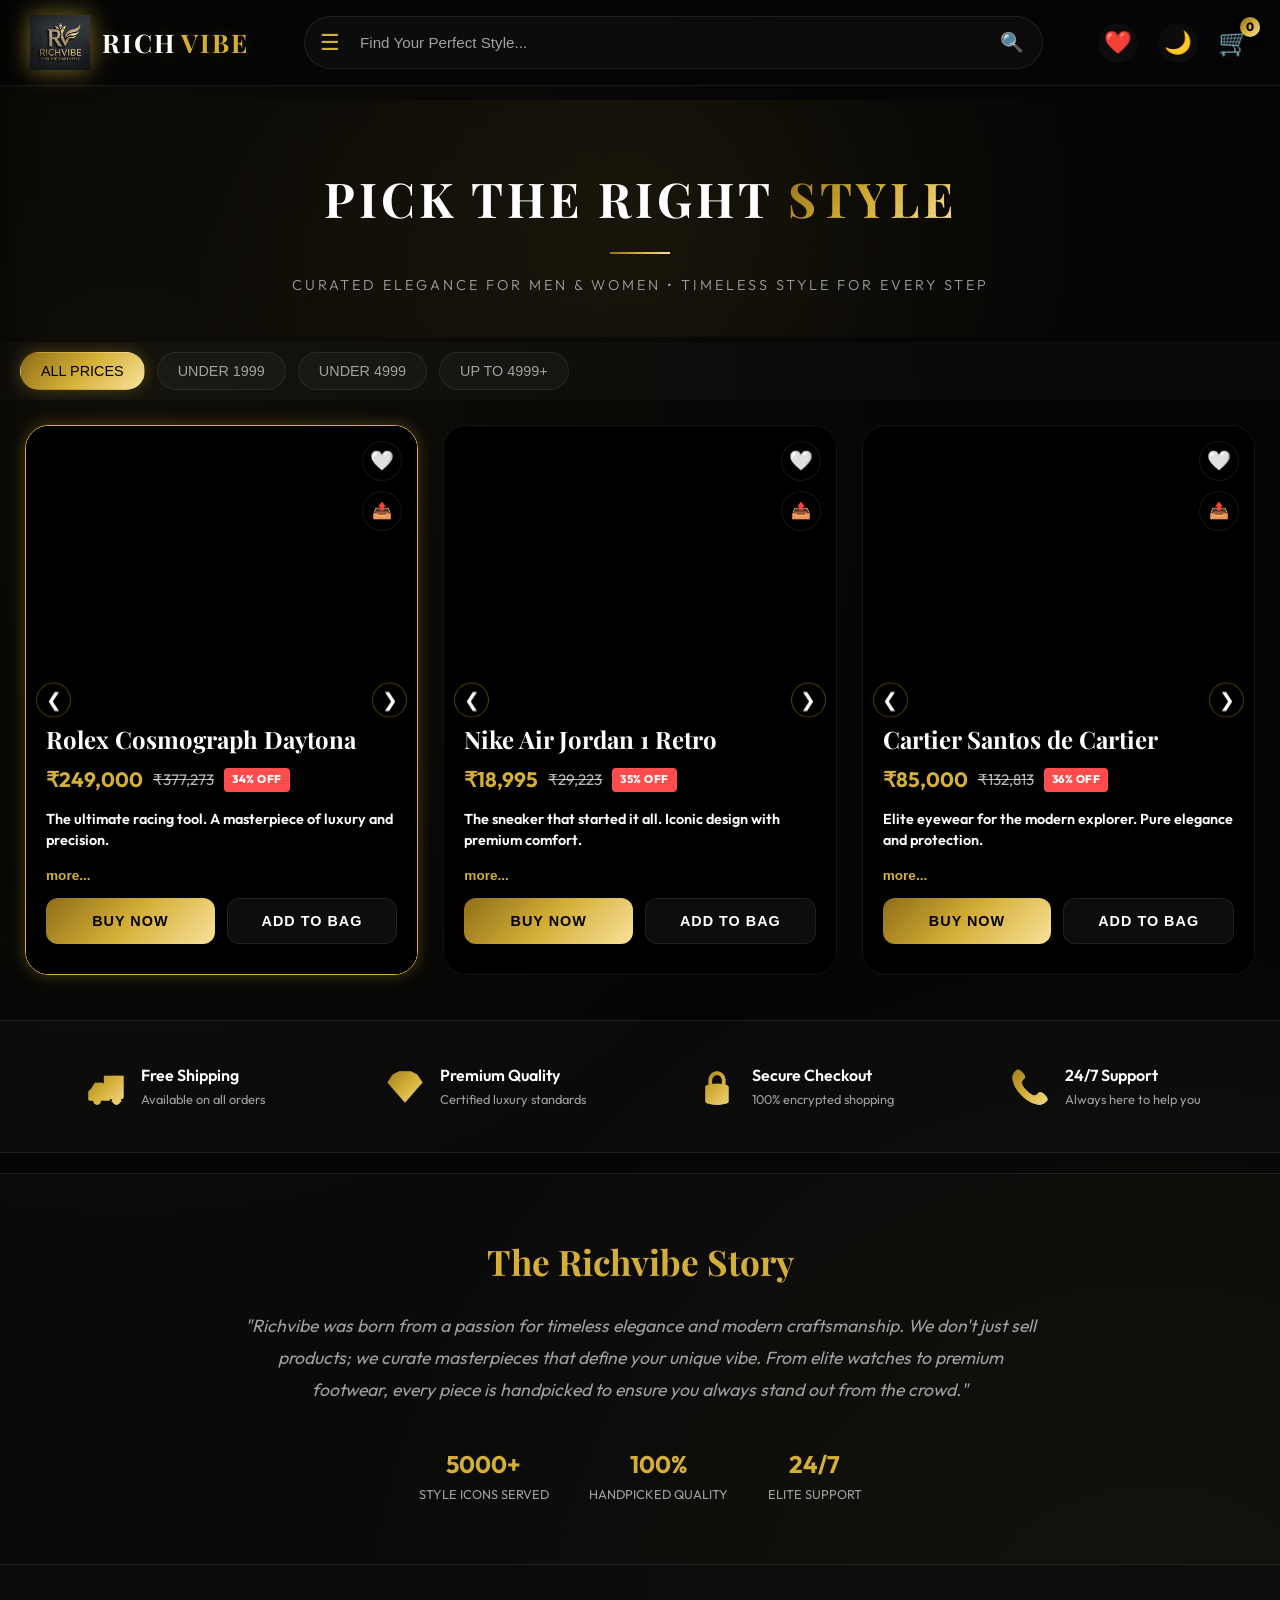
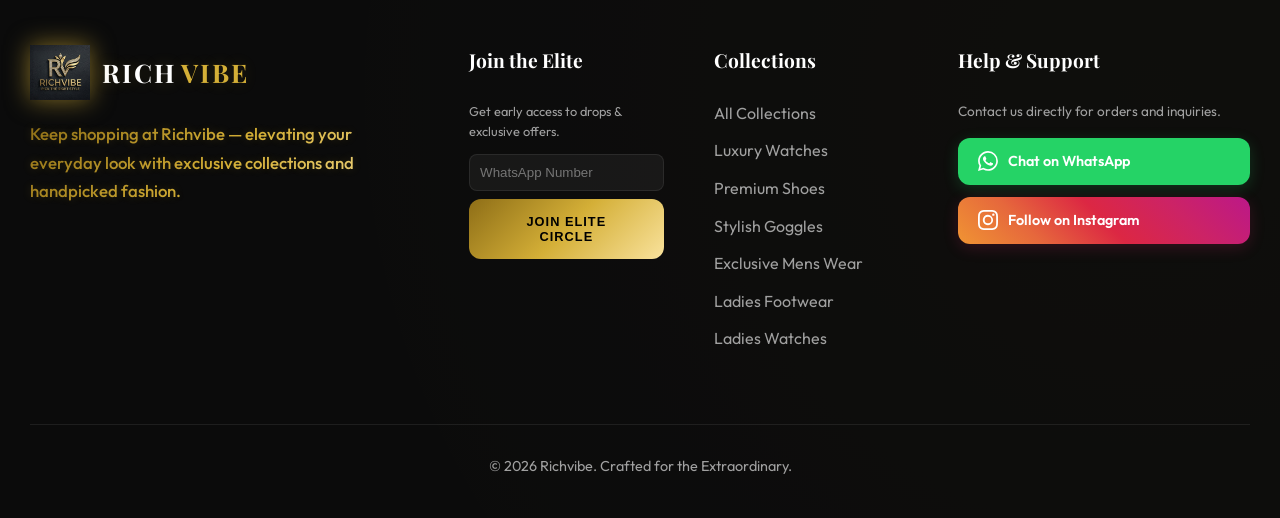
==== commit 62d31810: "install button" ====
--- a/store/index.html
+++ b/store/index.html
@@ -21,6 +21,7 @@
         rel="stylesheet">
 
     <link rel="stylesheet" href="style.css">
+    <link rel="manifest" href="manifest.json">
 
     <!-- Firebase SDKs -->
     <script src="https://www.gstatic.com/firebasejs/10.7.1/firebase-app-compat.js"></script>
@@ -30,6 +31,8 @@
 </head>
 
 <body>
+    <!-- Scroll Progress Line -->
+    <div id="scrollProgress"></div>
     <!-- Navbar -->
     <nav class="navbar">
         <a href="#" class="logo" id="siteLogo">
@@ -46,6 +49,9 @@
         </div>
 
         <div class="nav-actions">
+            <div class="theme-toggle" id="wishlistOpen" title="My Wishlist" style="color: var(--gold-primary);">
+                <span class="icon">❤️</span>
+            </div>
             <div class="theme-toggle" id="themeToggle" title="Toggle Light/Dark Mode">
                 <span class="theme-icon">🌙</span>
             </div>
@@ -82,6 +88,7 @@
                 <button class="cat-btn" data-cat="menclothes">MENS WEAR</button>
                 <button class="cat-btn" data-cat="ladyfootwear">LADIES FOOTWEAR</button>
                 <button class="cat-btn" data-cat="ladywatch">LADIES WATCHES</button>
+                <button class="cat-btn" data-cat="wishlist" style="color: #ff4d4d; border-color: rgba(255, 77, 77, 0.3);">❤️ MY WISHLIST</button>
             </div>
         </div>
     </div>
@@ -91,12 +98,16 @@
         <button class="price-btn active" data-price="all">ALL PRICES</button>
         <button class="price-btn" data-price="1999">UNDER 1999</button>
         <button class="price-btn" data-price="4999">UNDER 4999</button>
-        <button class="price-btn" data-price="above_4999">4999+</button>
+        <button class="price-btn" data-price="above_4999">UP TO 4999+</button>
     </div>
 
     <!-- Product Feed -->
     <main id="productFeed" class="product-feed">
-        <div class="loader">Unveiling Premium Collection...</div>
+        <!-- Initial Skeleton Loaders for Premium Feel -->
+        <div class="skeleton-card"><div class="skeleton-media"></div><div class="skeleton-info"><div class="skeleton-line"></div><div class="skeleton-line short"></div><div class="skeleton-line price"></div></div></div>
+        <div class="skeleton-card"><div class="skeleton-media"></div><div class="skeleton-info"><div class="skeleton-line"></div><div class="skeleton-line short"></div><div class="skeleton-line price"></div></div></div>
+        <div class="skeleton-card"><div class="skeleton-media"></div><div class="skeleton-info"><div class="skeleton-line"></div><div class="skeleton-line short"></div><div class="skeleton-line price"></div></div></div>
+        <div class="skeleton-card"><div class="skeleton-media"></div><div class="skeleton-info"><div class="skeleton-line"></div><div class="skeleton-line short"></div><div class="skeleton-line price"></div></div></div>
     </main>
 
     <!-- Trust Badges Section -->
@@ -127,6 +138,30 @@
             <div class="badge-info">
                 <h4>24/7 Support</h4>
                 <p>Always here to help you</p>
+            </div>
+        </div>
+    </section>
+
+    <!-- About Us / Story Section -->
+    <section class="about-section" style="padding: 60px 20px; background: rgba(255,255,255,0.02); text-align: center; border-top: 1px solid var(--glass-border);">
+        <div style="max-width: 800px; margin: 0 auto;">
+            <h2 style="font-family: var(--font-heading); color: var(--gold-primary); font-size: 2.2rem; margin-bottom: 20px;">The Richvibe Story</h2>
+            <p style="color: var(--text-gray); line-height: 1.8; font-size: 1.1rem; font-style: italic;">
+                "Richvibe was born from a passion for timeless elegance and modern craftsmanship. We don't just sell products; we curate masterpieces that define your unique vibe. From elite watches to premium footwear, every piece is handpicked to ensure you always stand out from the crowd."
+            </p>
+            <div style="display: flex; justify-content: center; gap: 40px; margin-top: 40px; flex-wrap: wrap;">
+                <div style="text-align: center;">
+                    <h3 style="color: var(--gold-primary); font-size: 1.5rem;">5000+</h3>
+                    <p style="color: var(--text-gray); font-size: 0.8rem; text-transform: uppercase;">Style Icons Served</p>
+                </div>
+                <div style="text-align: center;">
+                    <h3 style="color: var(--gold-primary); font-size: 1.5rem;">100%</h3>
+                    <p style="color: var(--text-gray); font-size: 0.8rem; text-transform: uppercase;">Handpicked Quality</p>
+                </div>
+                <div style="text-align: center;">
+                    <h3 style="color: var(--gold-primary); font-size: 1.5rem;">24/7</h3>
+                    <p style="color: var(--text-gray); font-size: 0.8rem; text-transform: uppercase;">Elite Support</p>
+                </div>
             </div>
         </div>
     </section>
@@ -146,7 +181,17 @@
                     collections and handpicked fashion.</p>
             </div>
 
-            <!-- Column 2: Quick Links -->
+            <!-- Column 2: Newsletter/VIP -->
+            <div class="footer-links">
+                <h4>Join the Elite</h4>
+                <p style="font-size: 0.8rem; color: var(--text-gray); margin-bottom: 12px;">Get early access to drops & exclusive offers.</p>
+                <div class="subscribe-form" style="display: flex; gap: 8px; flex-direction: column;">
+                    <input type="tel" id="subscribePhone" placeholder="WhatsApp Number" style="background: rgba(255,255,255,0.05); border: 1px solid var(--glass-border); color: white; padding: 10px; border-radius: 8px;">
+                    <button class="btn btn-buy subscribe-btn" style="padding: 10px; font-size: 0.8rem;">JOIN ELITE CIRCLE</button>
+                </div>
+            </div>
+
+            <!-- Column 3: Quick Links -->
             <div class="footer-links">
                 <h4>Collections</h4>
                 <ul>
@@ -181,6 +226,13 @@
                         </svg> Follow on Instagram
                     </a>
                 </div>
+                <!-- PWA Install Button -->
+                <div id="installAppContainer" style="display: none; margin-top: 20px;">
+                    <button id="installAppBtn" class="social-btn" style="width: 100%; justify-content: center; background: var(--gold-gradient); color: #000; border: none; font-weight: 800; gap: 8px;">
+                        📲 Install Richvibe at your mobile
+                    </button>
+                    <p style="font-size: 0.7rem; color: var(--text-gray); margin-top: 5px; font-style: italic;">Optional: Add to Home Screen for quick access</p>
+                </div>
             </div>
         </div>
         <div class="footer-bottom">
@@ -267,6 +319,22 @@
                     <span id="cartTotalAmount">₹0</span>
                 </div>
                 <button class="confirm-btn" onclick="checkoutCart()">Order Now</button>
+            </div>
+        </div>
+    </div>
+
+    <!-- Wishlist Modal -->
+    <div id="wishlistModal" class="modal">
+        <div class="modal-content">
+            <div class="modal-header">
+                <h2>Your Wishlist ❤️</h2>
+                <span class="closeWishlist" style="font-size: 2rem; cursor: pointer; color: var(--text-gray);">&times;</span>
+            </div>
+            <div id="wishlistItems" class="cart-items-list">
+                <!-- Wishlist items will be injected here -->
+            </div>
+            <div class="cart-footer">
+                <p style="text-align: center; color: var(--text-gray); font-size: 0.85rem;">Items saved for later. Move them to bag when ready!</p>
             </div>
         </div>
     </div>
@@ -376,6 +444,22 @@
         </div>
     </div>
 
+    <!-- Multi-Image Zoom Modal -->
+    <div id="zoomModal" class="modal" style="padding: 0; display: none; background: rgba(0,0,0,0.95);">
+        <span class="close" style="position: absolute; top: 20px; right: 30px; z-index: 2001; color: white; font-size: 2.5rem;">&times;</span>
+        
+        <div class="zoom-nav" style="position: absolute; top: 50%; width: 100%; transform: translateY(-50%); display: flex; justify-content: space-between; padding: 0 20px; z-index: 2001; pointer-events: none;">
+            <div class="nav-arr" onclick="changeZoomSlide(-1)" style="pointer-events: auto; background: rgba(0,0,0,0.5); width: 50px; height: 50px; border-radius: 50%; display: flex; align-items: center; justify-content: center; color: white; border: 1px solid var(--gold-primary); cursor: pointer;">❮</div>
+            <div class="nav-arr" onclick="changeZoomSlide(1)" style="pointer-events: auto; background: rgba(0,0,0,0.5); width: 50px; height: 50px; border-radius: 50%; display: flex; align-items: center; justify-content: center; color: white; border: 1px solid var(--gold-primary); cursor: pointer;">❯</div>
+        </div>
+
+        <div id="zoomCounter" style="position: absolute; bottom: 30px; left: 50%; transform: translateX(-50%); color: var(--gold-primary); font-weight: 700; font-size: 1.1rem; z-index: 2001; background: rgba(0,0,0,0.6); padding: 5px 15px; border-radius: 20px; border: 1px solid var(--gold-primary);">1 / 1</div>
+
+        <div style="width: 100%; height: 100%; display: flex; align-items: center; justify-content: center;">
+            <img id="zoomedImg" src="" style="max-width: 95%; max-height: 90%; object-fit: contain; border: 1px solid var(--gold-primary); box-shadow: var(--gold-glow);">
+        </div>
+    </div>
+
     <script src="app.js"></script>
 </body>
 
--- a/store/style.css
+++ b/store/style.css
@@ -16,6 +16,36 @@
     --font-body: 'Outfit', sans-serif;
     --theme-transition: 0.3s cubic-bezier(0.4, 0, 0.2, 1);
     --nav-bg: rgba(5, 5, 5, 0.8);
+}
+
+/* Premium Custom Scrollbar */
+::-webkit-scrollbar {
+    width: 8px;
+}
+
+::-webkit-scrollbar-track {
+    background: #0a0a0a;
+}
+
+::-webkit-scrollbar-thumb {
+    background: var(--gold-gradient);
+    border-radius: 10px;
+}
+
+::-webkit-scrollbar-thumb:hover {
+    background: var(--gold-primary);
+}
+
+/* Scroll Progress Line */
+#scrollProgress {
+    position: fixed;
+    top: 0;
+    left: 0;
+    width: 0%;
+    height: 3px;
+    background: var(--gold-gradient);
+    z-index: 9999;
+    transition: width 0.1s ease;
 }
 
 /* Light Mode Theme: Ivory White + Charcoal Black + Soft Gold */
@@ -1350,6 +1380,154 @@
     50% { opacity: 1; }
 }
 
+/* Skeleton Loaders */
+.skeleton-card {
+    background: rgba(255, 255, 255, 0.03);
+    border-radius: var(--radius-lg);
+    border: 1px solid var(--glass-border);
+    overflow: hidden;
+    height: 500px;
+    display: flex;
+    flex-direction: column;
+}
+
+.skeleton-media {
+    width: 100%;
+    height: 300px;
+    background: linear-gradient(90deg, transparent, rgba(212, 175, 55, 0.05), transparent);
+    background-size: 200% 100%;
+    animation: shimmer 1.5s infinite;
+}
+
+.skeleton-info {
+    padding: 20px;
+    flex: 1;
+}
+
+.skeleton-line {
+    height: 15px;
+    background: rgba(255, 255, 255, 0.05);
+    margin-bottom: 10px;
+    border-radius: 4px;
+    background: linear-gradient(90deg, transparent, rgba(255, 255, 255, 0.02), transparent);
+    background-size: 200% 100%;
+    animation: shimmer 1.5s infinite;
+}
+
+.skeleton-line.short { width: 60%; }
+.skeleton-line.price { width: 40%; height: 20px; background: rgba(212, 175, 55, 0.05); }
+
+@keyframes shimmer {
+    0% { background-position: -200% 0; }
+    100% { background-position: 200% 0; }
+}
+
+/* Floating WhatsApp Support */
+.whatsapp-float {
+    position: fixed;
+    bottom: 30px;
+    left: 30px;
+    width: 55px;
+    height: 55px;
+    background: #25D366;
+    color: white;
+    border-radius: 50%;
+    display: flex;
+    align-items: center;
+    justify-content: center;
+    font-size: 1.8rem;
+    box-shadow: 0 10px 25px rgba(37, 211, 102, 0.3);
+    z-index: 1000;
+    transition: all 0.3s cubic-bezier(0.175, 0.885, 0.32, 1.275);
+    cursor: pointer;
+    text-decoration: none;
+}
+
+.whatsapp-float:hover {
+    transform: scale(1.1) translateY(-5px);
+    box-shadow: 0 15px 30px rgba(37, 211, 102, 0.4);
+}
+
+.whatsapp-float .tooltip {
+    position: absolute;
+    left: 70px;
+    background: #25D366;
+    color: white;
+    padding: 8px 15px;
+    border-radius: 8px;
+    font-size: 0.8rem;
+    font-weight: 600;
+    white-space: nowrap;
+    opacity: 0;
+    pointer-events: none;
+    transition: 0.3s;
+    transform: translateX(-10px);
+}
+
+.whatsapp-float:hover .tooltip {
+    opacity: 1;
+    transform: translateX(0);
+}
+
+/* Wishlist Button */
+.wishlist-btn {
+    position: absolute;
+    top: 15px;
+    right: 15px;
+    background: rgba(0, 0, 0, 0.4);
+    backdrop-filter: blur(5px);
+    border: 1px solid var(--glass-border);
+    color: #fff;
+    width: 40px;
+    height: 40px;
+    border-radius: 50%;
+    display: flex;
+    align-items: center;
+    justify-content: center;
+    cursor: pointer;
+    z-index: 35;
+    transition: all 0.3s;
+    font-size: 1.2rem;
+}
+
+.wishlist-btn.active {
+    background: var(--gold-primary);
+    color: #000;
+    border-color: var(--gold-primary);
+    transform: scale(1.1);
+}
+
+.wishlist-btn:hover {
+    transform: scale(1.1);
+}
+
+/* Share Button on Card */
+.card-share-btn {
+    position: absolute;
+    top: 65px;
+    right: 15px;
+    background: rgba(0, 0, 0, 0.4);
+    backdrop-filter: blur(5px);
+    border: 1px solid var(--glass-border);
+    color: #fff;
+    width: 40px;
+    height: 40px;
+    border-radius: 50%;
+    display: flex;
+    align-items: center;
+    justify-content: center;
+    cursor: pointer;
+    z-index: 35;
+    transition: all 0.3s;
+    font-size: 1rem;
+}
+
+.card-share-btn:hover {
+    background: white;
+    color: black;
+    transform: scale(1.1);
+}
+
 /* Responsive Overhaul */
 @media (max-width: 1024px) {
     .product-feed {
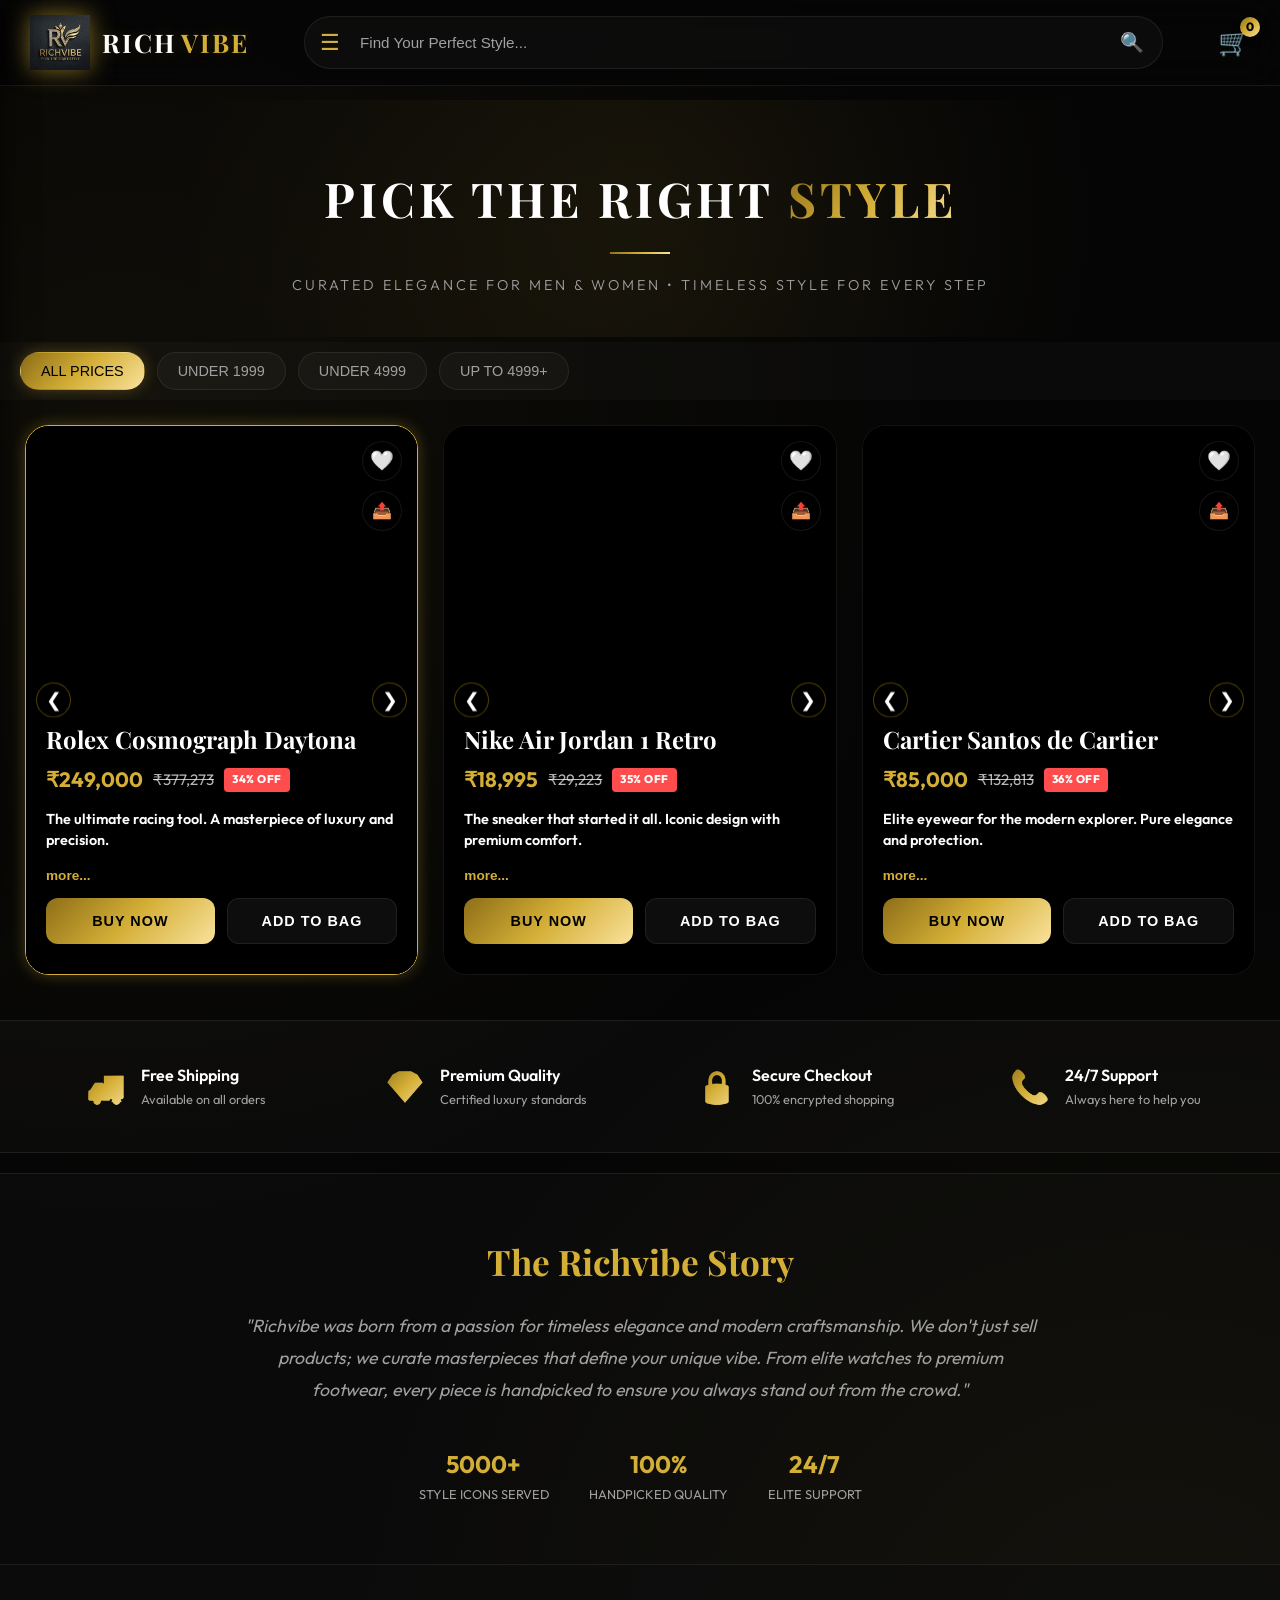
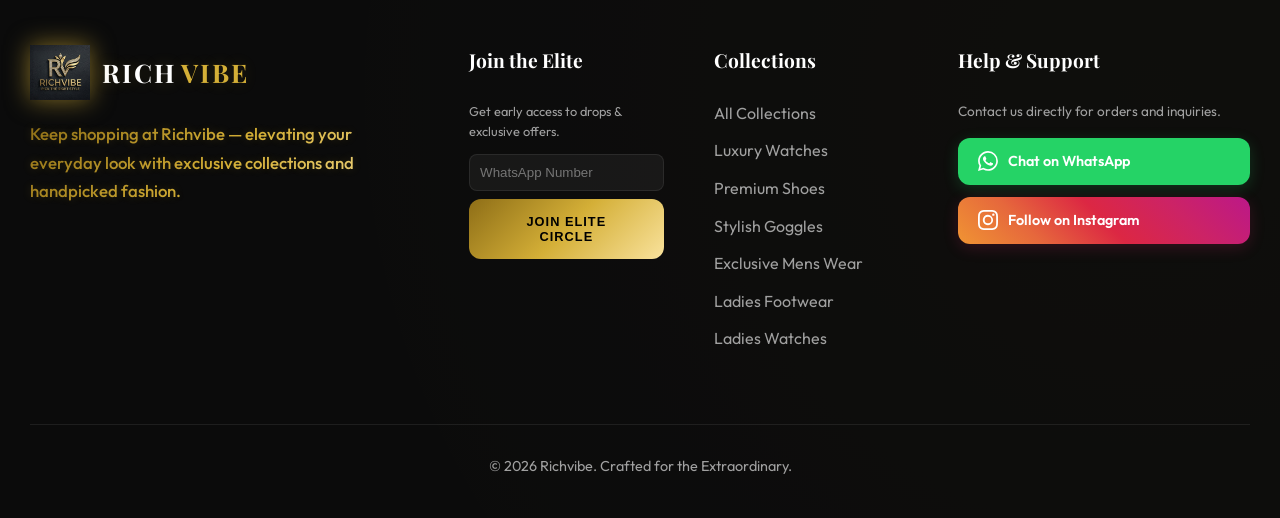
==== commit e6512867: "address changing" ====
--- a/store/index.html
+++ b/store/index.html
@@ -49,12 +49,6 @@
         </div>
 
         <div class="nav-actions">
-            <div class="theme-toggle" id="wishlistOpen" title="My Wishlist" style="color: var(--gold-primary);">
-                <span class="icon">❤️</span>
-            </div>
-            <div class="theme-toggle" id="themeToggle" title="Toggle Light/Dark Mode">
-                <span class="theme-icon">🌙</span>
-            </div>
             <div class="cart-icon" id="cartOpen">
                 <span class="icon">🛒</span>
                 <span class="cart-count">0</span>
@@ -81,6 +75,11 @@
                 <span class="close-menu" id="closeMenu">&times;</span>
             </div>
             <div class="side-categories">
+                <div id="themeToggle" class="cat-btn"
+                    style="display: flex; justify-content: space-between; align-items: center; cursor: pointer; margin-bottom: 15px; border-color: var(--gold-primary);">
+                    <span id="themeLabel">Dark Mode</span>
+                    <span class="theme-icon">🌙</span>
+                </div>
                 <button class="cat-btn active" data-cat="all">ALL</button>
                 <button class="cat-btn" data-cat="watches">WATCHES</button>
                 <button class="cat-btn" data-cat="shoes">SHOES</button>
@@ -88,7 +87,25 @@
                 <button class="cat-btn" data-cat="menclothes">MENS WEAR</button>
                 <button class="cat-btn" data-cat="ladyfootwear">LADIES FOOTWEAR</button>
                 <button class="cat-btn" data-cat="ladywatch">LADIES WATCHES</button>
-                <button class="cat-btn" data-cat="wishlist" style="color: #ff4d4d; border-color: rgba(255, 77, 77, 0.3);">❤️ MY WISHLIST</button>
+                <button id="sideWishlistBtn" class="cat-btn"
+                    style="color: #ff4d4d; border-color: rgba(255, 77, 77, 0.3);">❤️ MY WISHLIST</button>
+            </div>
+
+            <!-- Auth Section -->
+            <div id="authSection"
+                style="margin-top: auto; padding-top: 20px; border-top: 1px solid var(--glass-border);">
+                <!-- Before Login -->
+                <button id="loginBtn" class="confirm-btn" style="width: 100%; padding: 12px; font-size: 0.85rem;">Login
+                    / Sign up Richvibe</button>
+
+                <!-- After Login (Hidden by default) -->
+                <div id="userProfile" style="display: none; text-align: center;">
+                    <p id="userNameDisplay"
+                        style="color: var(--gold-primary); font-weight: 700; margin-bottom: 8px; font-size: 1rem;">👤
+                        Hello, Guest</p>
+                    <button id="logoutBtn"
+                        style="background: none; border: 1px solid var(--text-gray); color: var(--text-gray); padding: 5px 15px; border-radius: 20px; font-size: 0.75rem; cursor: pointer;">Logout</button>
+                </div>
             </div>
         </div>
     </div>
@@ -104,10 +121,38 @@
     <!-- Product Feed -->
     <main id="productFeed" class="product-feed">
         <!-- Initial Skeleton Loaders for Premium Feel -->
-        <div class="skeleton-card"><div class="skeleton-media"></div><div class="skeleton-info"><div class="skeleton-line"></div><div class="skeleton-line short"></div><div class="skeleton-line price"></div></div></div>
-        <div class="skeleton-card"><div class="skeleton-media"></div><div class="skeleton-info"><div class="skeleton-line"></div><div class="skeleton-line short"></div><div class="skeleton-line price"></div></div></div>
-        <div class="skeleton-card"><div class="skeleton-media"></div><div class="skeleton-info"><div class="skeleton-line"></div><div class="skeleton-line short"></div><div class="skeleton-line price"></div></div></div>
-        <div class="skeleton-card"><div class="skeleton-media"></div><div class="skeleton-info"><div class="skeleton-line"></div><div class="skeleton-line short"></div><div class="skeleton-line price"></div></div></div>
+        <div class="skeleton-card">
+            <div class="skeleton-media"></div>
+            <div class="skeleton-info">
+                <div class="skeleton-line"></div>
+                <div class="skeleton-line short"></div>
+                <div class="skeleton-line price"></div>
+            </div>
+        </div>
+        <div class="skeleton-card">
+            <div class="skeleton-media"></div>
+            <div class="skeleton-info">
+                <div class="skeleton-line"></div>
+                <div class="skeleton-line short"></div>
+                <div class="skeleton-line price"></div>
+            </div>
+        </div>
+        <div class="skeleton-card">
+            <div class="skeleton-media"></div>
+            <div class="skeleton-info">
+                <div class="skeleton-line"></div>
+                <div class="skeleton-line short"></div>
+                <div class="skeleton-line price"></div>
+            </div>
+        </div>
+        <div class="skeleton-card">
+            <div class="skeleton-media"></div>
+            <div class="skeleton-info">
+                <div class="skeleton-line"></div>
+                <div class="skeleton-line short"></div>
+                <div class="skeleton-line price"></div>
+            </div>
+        </div>
     </main>
 
     <!-- Trust Badges Section -->
@@ -143,20 +188,27 @@
     </section>
 
     <!-- About Us / Story Section -->
-    <section class="about-section" style="padding: 60px 20px; background: rgba(255,255,255,0.02); text-align: center; border-top: 1px solid var(--glass-border);">
+    <section class="about-section"
+        style="padding: 60px 20px; background: rgba(255,255,255,0.02); text-align: center; border-top: 1px solid var(--glass-border);">
         <div style="max-width: 800px; margin: 0 auto;">
-            <h2 style="font-family: var(--font-heading); color: var(--gold-primary); font-size: 2.2rem; margin-bottom: 20px;">The Richvibe Story</h2>
+            <h2
+                style="font-family: var(--font-heading); color: var(--gold-primary); font-size: 2.2rem; margin-bottom: 20px;">
+                The Richvibe Story</h2>
             <p style="color: var(--text-gray); line-height: 1.8; font-size: 1.1rem; font-style: italic;">
-                "Richvibe was born from a passion for timeless elegance and modern craftsmanship. We don't just sell products; we curate masterpieces that define your unique vibe. From elite watches to premium footwear, every piece is handpicked to ensure you always stand out from the crowd."
+                "Richvibe was born from a passion for timeless elegance and modern craftsmanship. We don't just sell
+                products; we curate masterpieces that define your unique vibe. From elite watches to premium footwear,
+                every piece is handpicked to ensure you always stand out from the crowd."
             </p>
             <div style="display: flex; justify-content: center; gap: 40px; margin-top: 40px; flex-wrap: wrap;">
                 <div style="text-align: center;">
                     <h3 style="color: var(--gold-primary); font-size: 1.5rem;">5000+</h3>
-                    <p style="color: var(--text-gray); font-size: 0.8rem; text-transform: uppercase;">Style Icons Served</p>
+                    <p style="color: var(--text-gray); font-size: 0.8rem; text-transform: uppercase;">Style Icons Served
+                    </p>
                 </div>
                 <div style="text-align: center;">
                     <h3 style="color: var(--gold-primary); font-size: 1.5rem;">100%</h3>
-                    <p style="color: var(--text-gray); font-size: 0.8rem; text-transform: uppercase;">Handpicked Quality</p>
+                    <p style="color: var(--text-gray); font-size: 0.8rem; text-transform: uppercase;">Handpicked Quality
+                    </p>
                 </div>
                 <div style="text-align: center;">
                     <h3 style="color: var(--gold-primary); font-size: 1.5rem;">24/7</h3>
@@ -184,10 +236,13 @@
             <!-- Column 2: Newsletter/VIP -->
             <div class="footer-links">
                 <h4>Join the Elite</h4>
-                <p style="font-size: 0.8rem; color: var(--text-gray); margin-bottom: 12px;">Get early access to drops & exclusive offers.</p>
+                <p style="font-size: 0.8rem; color: var(--text-gray); margin-bottom: 12px;">Get early access to drops &
+                    exclusive offers.</p>
                 <div class="subscribe-form" style="display: flex; gap: 8px; flex-direction: column;">
-                    <input type="tel" id="subscribePhone" placeholder="WhatsApp Number" style="background: rgba(255,255,255,0.05); border: 1px solid var(--glass-border); color: white; padding: 10px; border-radius: 8px;">
-                    <button class="btn btn-buy subscribe-btn" style="padding: 10px; font-size: 0.8rem;">JOIN ELITE CIRCLE</button>
+                    <input type="tel" id="subscribePhone" placeholder="WhatsApp Number"
+                        style="background: rgba(255,255,255,0.05); border: 1px solid var(--glass-border); color: white; padding: 10px; border-radius: 8px;">
+                    <button class="btn btn-buy subscribe-btn" style="padding: 10px; font-size: 0.8rem;">JOIN ELITE
+                        CIRCLE</button>
                 </div>
             </div>
 
@@ -228,10 +283,12 @@
                 </div>
                 <!-- PWA Install Button -->
                 <div id="installAppContainer" style="display: none; margin-top: 20px;">
-                    <button id="installAppBtn" class="social-btn" style="width: 100%; justify-content: center; background: var(--gold-gradient); color: #000; border: none; font-weight: 800; gap: 8px;">
+                    <button id="installAppBtn" class="social-btn"
+                        style="width: 100%; justify-content: center; background: var(--gold-gradient); color: #000; border: none; font-weight: 800; gap: 8px;">
                         📲 Install Richvibe at your mobile
                     </button>
-                    <p style="font-size: 0.7rem; color: var(--text-gray); margin-top: 5px; font-style: italic;">Optional: Add to Home Screen for quick access</p>
+                    <p style="font-size: 0.7rem; color: var(--text-gray); margin-top: 5px; font-style: italic;">
+                        Optional: Add to Home Screen for quick access</p>
                 </div>
             </div>
         </div>
@@ -248,57 +305,41 @@
                 <span class="close">&times;</span>
             </div>
             <form id="orderForm">
-                <div class="form-grid">
+                <div class="input-group full">
+                    <label>Your Name</label>
+                    <input type="text" id="custName" placeholder="Enter your name" required>
+                </div>
+                <div class="input-group full">
+                    <label>Mobile Number</label>
+                    <input type="number" id="custPhone" placeholder="Primary 10-digit number" required>
+                </div>
+                <div class="input-group full">
+                    <label>Second Mobile Number</label>
+                    <input type="number" id="custPhone2" placeholder="Secondary 10-digit number">
+                </div>
+                <div class="input-group full">
+                    <label>Complete Address</label>
+                    <textarea id="fullAdd" placeholder="Flat/House No, Street, Area..." required rows="3"></textarea>
+                </div>
+                <div class="input-group full">
+                    <label>Area Nearby</label>
+                    <input type="text" id="nearBy" placeholder="e.g. Near City Garden" required>
+                </div>
+                <div class="form-grid" style="display: grid; grid-template-columns: 1fr 1fr; gap: 15px;">
                     <div class="input-group">
-                        <label>Full Name</label>
-                        <input type="text" id="fullName" placeholder="Rahul Kumar" required>
-                    </div>
-                    <div class="input-group">
-                        <label>House/Building No</label>
-                        <input type="text" id="houseNo" placeholder="Flat 202, Sun Tower" required>
-                    </div>
-                    <div class="input-group full">
-                        <label>Complete Address</label>
-                        <textarea id="fullAdd" placeholder="Street name, Area info..." required></textarea>
-                    </div>
-                    <div class="input-group">
-                        <label>Key Landmark</label>
-                        <input type="text" id="landmark" placeholder="Near City Garden" required>
-                    </div>
-                    <div class="input-group">
-                        <label>Area Nearby</label>
-                        <input type="text" id="nearBy" placeholder="Station Road" required>
+                        <label>City</label>
+                        <input type="text" id="city" placeholder="Mumbai" required>
                     </div>
                     <div class="input-group">
                         <label>State</label>
                         <input type="text" id="state" placeholder="Maharashtra" required>
                     </div>
-                    <div class="input-group">
-                        <label>City</label>
-                        <input type="text" id="city" placeholder="Mumbai" required>
-                    </div>
-                    <div class="input-group">
-                        <label>District</label>
-                        <input type="text" id="dist" placeholder="Mumbai Suburban" required>
-                    </div>
-                    <div class="input-group">
-                        <label>Pin Code</label>
-                        <input type="number" id="pin" placeholder="400001" required>
-                    </div>
-                    <div class="input-group">
-                        <label>Primary Phone</label>
-                        <input type="tel" id="mob1" placeholder="9876543210" required>
-                    </div>
-                    <div class="input-group">
-                        <label>Secondary Phone</label>
-                        <input type="tel" id="mob2" placeholder="8765432109" required>
-                    </div>
-                    <div class="input-group">
-                        <label>Alternative No (Optional)</label>
-                        <input type="tel" id="altMob2" placeholder="Optional">
-                    </div>
-                </div>
-                <button type="submit" class="confirm-btn">Confirm via WhatsApp</button>
+                </div>
+                <div class="input-group full">
+                    <label>Pin Code</label>
+                    <input type="number" id="pin" placeholder="400001" required>
+                </div>
+                <button type="submit" class="confirm-btn">Confirm My Order</button>
             </form>
         </div>
     </div>
@@ -328,13 +369,15 @@
         <div class="modal-content">
             <div class="modal-header">
                 <h2>Your Wishlist ❤️</h2>
-                <span class="closeWishlist" style="font-size: 2rem; cursor: pointer; color: var(--text-gray);">&times;</span>
+                <span class="closeWishlist"
+                    style="font-size: 2rem; cursor: pointer; color: var(--text-gray);">&times;</span>
             </div>
             <div id="wishlistItems" class="cart-items-list">
                 <!-- Wishlist items will be injected here -->
             </div>
             <div class="cart-footer">
-                <p style="text-align: center; color: var(--text-gray); font-size: 0.85rem;">Items saved for later. Move them to bag when ready!</p>
+                <p style="text-align: center; color: var(--text-gray); font-size: 0.85rem;">Items saved for later. Move
+                    them to bag when ready!</p>
             </div>
         </div>
     </div>
@@ -444,19 +487,86 @@
         </div>
     </div>
 
+    <!-- Hidden Recaptcha for Phone Auth -->
+    <div id="recaptcha-container"></div>
+
+    <!-- User Auth Modal -->
+    <div id="authModal" class="modal">
+        <div class="modal-content" style="max-width: 400px;">
+            <div class="modal-header">
+                <h2 id="authTitle">Join Richvibe</h2>
+                <span class="closeAuth" style="font-size: 2rem; cursor: pointer;">&times;</span>
+            </div>
+
+            <!-- Step 1: Identity -->
+            <div id="authStep1">
+                <p style="color: var(--text-gray); margin-bottom: 15px; font-size: 0.9rem;">Enter your Mobile Number or
+                    Gmail to continue.</p>
+                <div class="input-group full">
+                    <input type="text" id="authIdentity" placeholder="Phone Number or Email" style="padding: 15px;">
+                </div>
+                <button id="authNextBtn" class="confirm-btn" style="margin-top: 15px;">Get OTP</button>
+            </div>
+
+            <!-- Step 2: OTP (Now comes immediately after Identity) -->
+            <div id="authStep2" style="display: none;">
+                <p style="color: var(--text-gray); margin-bottom: 15px; font-size: 0.9rem;">We've sent a 4-digit code.
+                    Please enter it below.</p>
+                <div id="otpContainer" style="display: flex; gap: 10px; justify-content: center; margin-bottom: 20px;">
+                    <input type="number" class="otp-input" maxlength="1"
+                        oninput="if(this.value.length>1)this.value=this.value.slice(0,1)"
+                        style="width: 50px; height: 50px; text-align: center; font-size: 1.5rem; background: rgba(255,255,255,0.05); border: 1px solid var(--glass-border); border-radius: 10px; color: var(--gold-primary);">
+                    <input type="number" class="otp-input" maxlength="1"
+                        oninput="if(this.value.length>1)this.value=this.value.slice(0,1)"
+                        style="width: 50px; height: 50px; text-align: center; font-size: 1.5rem; background: rgba(255,255,255,0.05); border: 1px solid var(--glass-border); border-radius: 10px; color: var(--gold-primary);">
+                    <input type="number" class="otp-input" maxlength="1"
+                        oninput="if(this.value.length>1)this.value=this.value.slice(0,1)"
+                        style="width: 50px; height: 50px; text-align: center; font-size: 1.5rem; background: rgba(255,255,255,0.05); border: 1px solid var(--glass-border); border-radius: 10px; color: var(--gold-primary);">
+                    <input type="number" class="otp-input" maxlength="1"
+                        oninput="if(this.value.length>1)this.value=this.value.slice(0,1)"
+                        style="width: 50px; height: 50px; text-align: center; font-size: 1.5rem; background: rgba(255,255,255,0.05); border: 1px solid var(--glass-border); border-radius: 10px; color: var(--gold-primary);">
+                </div>
+                <button id="verifyOtpBtn" class="confirm-btn">Verify OTP</button>
+                <p id="resendOtp"
+                    style="text-align: center; color: var(--gold-primary); font-size: 0.8rem; margin-top: 15px; cursor: pointer;">
+                    Resend OTP</p>
+            </div>
+
+            <!-- Step 3: Name Registration (Only for new users after OTP) -->
+            <div id="authStep3" style="display: none;">
+                <p style="color: var(--text-gray); margin-bottom: 15px; font-size: 0.9rem;">Almost there! Please tell us
+                    your name.</p>
+                <div class="input-group full">
+                    <label>Full Name</label>
+                    <input type="text" id="authName" placeholder="Enter your name" style="padding: 15px;">
+                </div>
+                <button id="authSignupBtn" class="confirm-btn" style="margin-top: 15px;">Complete Join</button>
+            </div>
+        </div>
+    </div>
+
     <!-- Multi-Image Zoom Modal -->
     <div id="zoomModal" class="modal" style="padding: 0; display: none; background: rgba(0,0,0,0.95);">
-        <span class="close" style="position: absolute; top: 20px; right: 30px; z-index: 2001; color: white; font-size: 2.5rem;">&times;</span>
-        
-        <div class="zoom-nav" style="position: absolute; top: 50%; width: 100%; transform: translateY(-50%); display: flex; justify-content: space-between; padding: 0 20px; z-index: 2001; pointer-events: none;">
-            <div class="nav-arr" onclick="changeZoomSlide(-1)" style="pointer-events: auto; background: rgba(0,0,0,0.5); width: 50px; height: 50px; border-radius: 50%; display: flex; align-items: center; justify-content: center; color: white; border: 1px solid var(--gold-primary); cursor: pointer;">❮</div>
-            <div class="nav-arr" onclick="changeZoomSlide(1)" style="pointer-events: auto; background: rgba(0,0,0,0.5); width: 50px; height: 50px; border-radius: 50%; display: flex; align-items: center; justify-content: center; color: white; border: 1px solid var(--gold-primary); cursor: pointer;">❯</div>
-        </div>
-
-        <div id="zoomCounter" style="position: absolute; bottom: 30px; left: 50%; transform: translateX(-50%); color: var(--gold-primary); font-weight: 700; font-size: 1.1rem; z-index: 2001; background: rgba(0,0,0,0.6); padding: 5px 15px; border-radius: 20px; border: 1px solid var(--gold-primary);">1 / 1</div>
+        <span class="close"
+            style="position: absolute; top: 20px; right: 30px; z-index: 2001; color: white; font-size: 2.5rem;">&times;</span>
+
+        <div class="zoom-nav"
+            style="position: absolute; top: 50%; width: 100%; transform: translateY(-50%); display: flex; justify-content: space-between; padding: 0 20px; z-index: 2001; pointer-events: none;">
+            <div class="nav-arr" onclick="changeZoomSlide(-1)"
+                style="pointer-events: auto; background: rgba(0,0,0,0.5); width: 50px; height: 50px; border-radius: 50%; display: flex; align-items: center; justify-content: center; color: white; border: 1px solid var(--gold-primary); cursor: pointer;">
+                ❮</div>
+            <div class="nav-arr" onclick="changeZoomSlide(1)"
+                style="pointer-events: auto; background: rgba(0,0,0,0.5); width: 50px; height: 50px; border-radius: 50%; display: flex; align-items: center; justify-content: center; color: white; border: 1px solid var(--gold-primary); cursor: pointer;">
+                ❯</div>
+        </div>
+
+        <div id="zoomCounter"
+            style="position: absolute; bottom: 30px; left: 50%; transform: translateX(-50%); color: var(--gold-primary); font-weight: 700; font-size: 1.1rem; z-index: 2001; background: rgba(0,0,0,0.6); padding: 5px 15px; border-radius: 20px; border: 1px solid var(--gold-primary);">
+            1 / 1</div>
 
         <div style="width: 100%; height: 100%; display: flex; align-items: center; justify-content: center;">
-            <img id="zoomedImg" src="" style="max-width: 95%; max-height: 90%; object-fit: contain; border: 1px solid var(--gold-primary); box-shadow: var(--gold-glow);">
+            <img id="zoomedImg" src=""
+                style="max-width: 95%; max-height: 90%; object-fit: contain; border: 1px solid var(--gold-primary); box-shadow: var(--gold-glow);">
         </div>
     </div>
 
--- a/store/style.css
+++ b/store/style.css
@@ -50,14 +50,17 @@
 
 /* Light Mode Theme: Ivory White + Charcoal Black + Soft Gold */
 [data-theme="light"] {
-    --bg-black: #FFFFF0; /* Ivory White */
+    --bg-black: #FFFFF0;
+    /* Ivory White */
     --card-bg: rgba(255, 255, 240, 0.8);
-    --gold-primary: #C5A059; /* Soft Gold */
+    --gold-primary: #C5A059;
+    /* Soft Gold */
     --gold-secondary: #D4AF37;
     --gold-dark: #A68646;
     --gold-gradient: linear-gradient(135deg, #A68646 0%, #C5A059 50%, #D4AF37 100%);
     --gold-glow: 0 0 15px rgba(197, 160, 89, 0.2);
-    --text-white: #1A1A1A; /* Charcoal Black */
+    --text-white: #1A1A1A;
+    /* Charcoal Black */
     --text-gray: #4A4A4A;
     --glass: rgba(0, 0, 0, 0.05);
     --glass-border: rgba(0, 0, 0, 0.1);
@@ -73,8 +76,9 @@
 }
 
 [data-theme="light"] .product-desc {
-    color: #ffffff !important; /* Keep white for readability on dark video overlay */
-    text-shadow: 0 2px 10px rgba(0,0,0,1);
+    color: #ffffff !important;
+    /* Keep white for readability on dark video overlay */
+    text-shadow: 0 2px 10px rgba(0, 0, 0, 1);
 }
 
 [data-theme="light"] .product-name {
@@ -90,7 +94,7 @@
 
 body {
     background-color: var(--bg-black);
-    background-image: 
+    background-image:
         radial-gradient(circle at 10% 20%, rgba(212, 175, 55, 0.05) 0%, transparent 40%),
         radial-gradient(circle at 90% 80%, rgba(212, 175, 55, 0.05) 0%, transparent 40%);
     color: var(--text-white);
@@ -100,9 +104,18 @@
 }
 
 /* Custom Scrollbar */
-::-webkit-scrollbar { width: 6px; }
-::-webkit-scrollbar-track { background: var(--bg-black); }
-::-webkit-scrollbar-thumb { background: var(--gold-dark); border-radius: 10px; }
+::-webkit-scrollbar {
+    width: 6px;
+}
+
+::-webkit-scrollbar-track {
+    background: var(--bg-black);
+}
+
+::-webkit-scrollbar-thumb {
+    background: var(--gold-dark);
+    border-radius: 10px;
+}
 
 /* Navbar */
 .navbar {
@@ -161,9 +174,17 @@
 }
 
 @keyframes logoShimmer {
-    0% { filter: drop-shadow(0 0 12px rgba(212, 175, 55, 0.6)) brightness(1); }
-    50% { filter: drop-shadow(0 0 20px rgba(212, 175, 55, 0.9)) brightness(1.2); }
-    100% { filter: drop-shadow(0 0 12px rgba(212, 175, 55, 0.6)) brightness(1); }
+    0% {
+        filter: drop-shadow(0 0 12px rgba(212, 175, 55, 0.6)) brightness(1);
+    }
+
+    50% {
+        filter: drop-shadow(0 0 20px rgba(212, 175, 55, 0.9)) brightness(1.2);
+    }
+
+    100% {
+        filter: drop-shadow(0 0 12px rgba(212, 175, 55, 0.6)) brightness(1);
+    }
 }
 
 .logo:hover img {
@@ -501,7 +522,7 @@
 
 .social-btn:hover {
     transform: translateY(-3px);
-    box-shadow: 0 8px 25px rgba(0,0,0,0.3);
+    box-shadow: 0 8px 25px rgba(0, 0, 0, 0.3);
 }
 
 .social-btn span {
@@ -513,17 +534,19 @@
         grid-template-columns: 1fr;
         text-align: center;
     }
-    
+
     .footer-brand .logo {
         justify-content: center;
     }
-    
+
     .social-btns {
         align-items: center;
     }
 }
 
-.cart-icon:hover { transform: scale(1.1); }
+.cart-icon:hover {
+    transform: scale(1.1);
+}
 
 .cart-count {
     position: absolute;
@@ -539,7 +562,7 @@
     align-items: center;
     justify-content: center;
     border-radius: 50%;
-    box-shadow: 0 4px 10px rgba(0,0,0,0.3);
+    box-shadow: 0 4px 10px rgba(0, 0, 0, 0.3);
     transition: transform 0.3s;
 }
 
@@ -548,9 +571,17 @@
 }
 
 @keyframes cartBump {
-    0% { transform: scale(1); }
-    50% { transform: scale(1.4); }
-    100% { transform: scale(1.1); }
+    0% {
+        transform: scale(1);
+    }
+
+    50% {
+        transform: scale(1.4);
+    }
+
+    100% {
+        transform: scale(1.1);
+    }
 }
 
 /* Hero Section */
@@ -566,7 +597,7 @@
         flex-wrap: nowrap;
         padding: 15px 30px;
     }
-    
+
     .search-container {
         order: 2;
         width: 400px;
@@ -624,23 +655,28 @@
 
 /* Categories */
 .categories {
-    margin-top: 5px; /* Very small gap so it looks "exactly above" */
+    margin-top: 5px;
+    /* Very small gap so it looks "exactly above" */
     padding: 10px 20px;
 
     display: flex;
     gap: 12px;
     overflow-x: auto;
-    -webkit-overflow-scrolling: touch; /* Smooth scroll for iOS */
-    scrollbar-width: none; /* Firefox */
-    background: rgba(255,255,255,0.02);
+    -webkit-overflow-scrolling: touch;
+    /* Smooth scroll for iOS */
+    scrollbar-width: none;
+    /* Firefox */
+    background: rgba(255, 255, 255, 0.02);
     justify-content: flex-start;
 }
 
 .categories::-webkit-scrollbar {
-    display: none; /* Hide scrollbar for Chrome/Safari */
-}
-
-.cat-btn, .price-btn {
+    display: none;
+    /* Hide scrollbar for Chrome/Safari */
+}
+
+.cat-btn,
+.price-btn {
     background: var(--glass);
     border: 1px solid var(--glass-border);
     color: var(--text-gray);
@@ -651,17 +687,20 @@
     font-size: 0.9rem;
     font-weight: 500;
     transition: all 0.4s cubic-bezier(0.4, 0, 0.2, 1);
-    flex-shrink: 0; /* Important: prevents buttons from squishing */
-}
-
-.cat-btn.active, .price-btn.active {
+    flex-shrink: 0;
+    /* Important: prevents buttons from squishing */
+}
+
+.cat-btn.active,
+.price-btn.active {
     background: var(--gold-gradient);
     color: #000;
     border-color: transparent;
     box-shadow: var(--gold-glow);
 }
 
-.cat-btn:hover:not(.active), .price-btn:hover:not(.active) {
+.cat-btn:hover:not(.active),
+.price-btn:hover:not(.active) {
     background: rgba(255, 255, 255, 0.08);
     color: var(--text-white);
     border-color: var(--gold-primary);
@@ -680,7 +719,7 @@
     z-index: 2000;
     transition: left 0.4s cubic-bezier(0.4, 0, 0.2, 1);
     border-right: 1px solid var(--glass-border);
-    box-shadow: 5px 0 25px rgba(0,0,0,0.5);
+    box-shadow: 5px 0 25px rgba(0, 0, 0, 0.5);
 }
 
 .side-menu.open {
@@ -753,13 +792,15 @@
 
 .product-item {
     position: relative;
-    height: 550px; /* Taller vertical layout for full video visibility */
+    height: 550px;
+    /* Taller vertical layout for full video visibility */
     width: 100%;
     overflow: hidden;
     border-radius: var(--radius-lg);
     display: flex;
     flex-direction: column;
-    background: #000; /* Deep black background for 'contain' mode */
+    background: #000;
+    /* Deep black background for 'contain' mode */
     border: 1px solid var(--glass-border);
     transition: all 0.4s cubic-bezier(0.175, 0.885, 0.32, 1.275);
 }
@@ -767,7 +808,7 @@
 .product-item:hover {
     transform: translateY(-8px);
     border-color: var(--gold-primary);
-    box-shadow: 0 15px 40px rgba(0,0,0,0.6), var(--gold-glow);
+    box-shadow: 0 15px 40px rgba(0, 0, 0, 0.6), var(--gold-glow);
 }
 
 /* Video Section - Full Height */
@@ -787,12 +828,13 @@
 .product-video {
     width: 100%;
     height: 100%;
-    object-fit: contain; /* DO NOT CROP - show full video */
+    object-fit: contain;
+    /* DO NOT CROP - show full video */
     transition: transform 0.6s ease;
 }
 
 .video-overlay {
-    background: linear-gradient(to top, rgba(0,0,0,0.9) 0%, rgba(0,0,0,0.4) 30%, transparent 60%);
+    background: linear-gradient(to top, rgba(0, 0, 0, 0.9) 0%, rgba(0, 0, 0, 0.4) 30%, transparent 60%);
     height: 100%;
     width: 100%;
     bottom: 0;
@@ -809,7 +851,7 @@
     width: 100%;
     padding: 30px 20px;
     z-index: 25;
-    background: linear-gradient(to top, rgba(0,0,0,0.9) 0%, rgba(0,0,0,0.4) 50%, transparent 100%);
+    background: linear-gradient(to top, rgba(0, 0, 0, 0.9) 0%, rgba(0, 0, 0, 0.4) 50%, transparent 100%);
     display: flex;
     flex-direction: column;
 }
@@ -818,7 +860,7 @@
     font-size: 1.5rem;
     font-family: var(--font-heading);
     color: #ffffff;
-    text-shadow: 0 2px 10px rgba(0,0,0,0.8);
+    text-shadow: 0 2px 10px rgba(0, 0, 0, 0.8);
     margin-bottom: 5px;
 }
 
@@ -833,14 +875,14 @@
     font-size: 1.3rem;
     font-weight: 700;
     color: var(--gold-primary);
-    text-shadow: 0 2px 10px rgba(0,0,0,0.8);
+    text-shadow: 0 2px 10px rgba(0, 0, 0, 0.8);
 }
 
 .mrp-price {
     font-size: 0.95rem;
     color: rgba(255, 255, 255, 0.75);
     text-decoration: line-through;
-    text-shadow: 0 1px 5px rgba(0,0,0,0.9);
+    text-shadow: 0 1px 5px rgba(0, 0, 0, 0.9);
 }
 
 .discount-badge {
@@ -851,16 +893,18 @@
     padding: 3px 8px;
     border-radius: 4px;
     letter-spacing: 0.5px;
-    box-shadow: 0 2px 5px rgba(0,0,0,0.5);
+    box-shadow: 0 2px 5px rgba(0, 0, 0, 0.5);
 }
 
 .product-desc {
     font-size: 0.9rem;
-    color: #ffffff; /* Pure white as requested */
-    font-weight: 600; /* Bold type */
+    color: #ffffff;
+    /* Pure white as requested */
+    font-weight: 600;
+    /* Bold type */
     margin-bottom: 10px;
     line-height: 1.5;
-    text-shadow: 0 1px 8px rgba(0,0,0,0.9);
+    text-shadow: 0 1px 8px rgba(0, 0, 0, 0.9);
     display: -webkit-box;
     -webkit-line-clamp: 2;
     -webkit-box-orient: vertical;
@@ -950,7 +994,7 @@
 }
 
 .btn-cart {
-    background: rgba(255,255,255,0.05);
+    background: rgba(255, 255, 255, 0.05);
     color: var(--text-white);
     border: 1px solid var(--glass-border);
 }
@@ -969,7 +1013,7 @@
     position: absolute;
     right: 15px;
     top: 15px;
-    background: rgba(0,0,0,0.5);
+    background: rgba(0, 0, 0, 0.5);
     border: 1px solid var(--gold-primary);
     color: var(--gold-primary);
     width: 40px;
@@ -995,13 +1039,16 @@
     box-shadow: var(--gold-glow);
 }
 
-.product-video-container, .product-images, .carousel-container {
+.product-video-container,
+.product-images,
+.carousel-container {
     position: absolute;
     top: 0;
     left: 0;
     width: 100%;
     height: 100%;
-    background: #000; /* Backdrop for contain mode */
+    background: #000;
+    /* Backdrop for contain mode */
 }
 
 .media-slide {
@@ -1024,10 +1071,12 @@
     z-index: 10;
 }
 
-.product-video, .product-img {
+.product-video,
+.product-img {
     width: 100%;
     height: 100%;
-    object-fit: cover; /* Fill the card area without black bars */
+    object-fit: cover;
+    /* Fill the card area without black bars */
 }
 
 /* Nav Buttons */
@@ -1067,7 +1116,8 @@
 }
 
 .view-pics-btn {
-    display: none; /* Hide old toggle button */
+    display: none;
+    /* Hide old toggle button */
 }
 
 .pin-badge {
@@ -1087,7 +1137,8 @@
 .admin-controls {
     position: absolute;
     right: 15px;
-    top: 65px; /* Below view pics btn */
+    top: 65px;
+    /* Below view pics btn */
     display: flex;
     flex-direction: column;
     gap: 10px;
@@ -1099,7 +1150,7 @@
     height: 40px;
     border-radius: 50%;
     border: 1px solid var(--glass-border);
-    background: rgba(0,0,0,0.6);
+    background: rgba(0, 0, 0, 0.6);
     color: #fff;
     display: flex;
     align-items: center;
@@ -1136,7 +1187,8 @@
     left: 0;
     width: 100%;
     height: 100%;
-    background: rgba(0, 0, 0, 0.85); /* Slightly more transparent */
+    background: rgba(0, 0, 0, 0.85);
+    /* Slightly more transparent */
     z-index: 2000;
     padding: 15px;
     overflow-y: auto;
@@ -1152,19 +1204,28 @@
 
 .modal-content {
     background: linear-gradient(145deg, #0f0f0f 0%, #151515 100%);
-    border: 2px solid var(--gold-primary); /* Vibrant Golden Border */
+    border: 2px solid var(--gold-primary);
+    /* Vibrant Golden Border */
     border-radius: var(--radius-lg);
     max-width: 550px;
     margin: 40px auto;
     padding: 35px;
     position: relative;
-    box-shadow: 0 30px 60px rgba(0,0,0,0.9), 0 0 30px rgba(212, 175, 55, 0.2); /* Enhanced Golden Glow */
+    box-shadow: 0 30px 60px rgba(0, 0, 0, 0.9), 0 0 30px rgba(212, 175, 55, 0.2);
+    /* Enhanced Golden Glow */
     animation: modalSlide 0.5s cubic-bezier(0.19, 1, 0.22, 1);
 }
 
 @keyframes modalSlide {
-    from { transform: translateY(100px); opacity: 0; }
-    to { transform: translateY(0); opacity: 1; }
+    from {
+        transform: translateY(100px);
+        opacity: 0;
+    }
+
+    to {
+        transform: translateY(0);
+        opacity: 1;
+    }
 }
 
 .modal-header {
@@ -1180,14 +1241,18 @@
     font-size: 1.8rem;
 }
 
-.close, .closeAdmin, .closeAdminProduct {
+.close,
+.closeAdmin,
+.closeAdminProduct {
     font-size: 2rem;
     cursor: pointer;
     color: var(--text-gray);
     transition: color 0.3s;
 }
 
-.close:hover { color: var(--text-white); }
+.close:hover {
+    color: var(--text-white);
+}
 
 /* Form Styles */
 .form-grid {
@@ -1196,7 +1261,9 @@
     gap: 15px;
 }
 
-.input-group.full { grid-column: span 2; }
+.input-group.full {
+    grid-column: span 2;
+}
 
 .input-group label {
     display: block;
@@ -1207,9 +1274,11 @@
     letter-spacing: 1px;
 }
 
-.input-group input, .input-group textarea, .input-group select {
+.input-group input,
+.input-group textarea,
+.input-group select {
     width: 100%;
-    background: rgba(255,255,255,0.02);
+    background: rgba(255, 255, 255, 0.02);
     border: 1px solid var(--glass-border);
     color: var(--text-white);
     padding: 12px;
@@ -1262,7 +1331,8 @@
     border: 1px solid var(--gold-dark);
 }
 
-.cart-video, .cart-img {
+.cart-video,
+.cart-img {
     width: 100%;
     height: 100%;
     object-fit: cover;
@@ -1324,7 +1394,9 @@
     transition: transform 0.2s;
 }
 
-.remove-item:hover { transform: scale(1.2); }
+.remove-item:hover {
+    transform: scale(1.2);
+}
 
 .cart-footer {
     border-top: 1px solid var(--glass-border);
@@ -1359,7 +1431,7 @@
     justify-content: center;
     font-size: 1.8rem;
     cursor: pointer;
-    box-shadow: 0 10px 30px rgba(0,0,0,0.5);
+    box-shadow: 0 10px 30px rgba(0, 0, 0, 0.5);
     z-index: 100;
 }
 
@@ -1376,8 +1448,15 @@
 }
 
 @keyframes pulse {
-    0%, 100% { opacity: 0.5; }
-    50% { opacity: 1; }
+
+    0%,
+    100% {
+        opacity: 0.5;
+    }
+
+    50% {
+        opacity: 1;
+    }
 }
 
 /* Skeleton Loaders */
@@ -1414,12 +1493,24 @@
     animation: shimmer 1.5s infinite;
 }
 
-.skeleton-line.short { width: 60%; }
-.skeleton-line.price { width: 40%; height: 20px; background: rgba(212, 175, 55, 0.05); }
+.skeleton-line.short {
+    width: 60%;
+}
+
+.skeleton-line.price {
+    width: 40%;
+    height: 20px;
+    background: rgba(212, 175, 55, 0.05);
+}
 
 @keyframes shimmer {
-    0% { background-position: -200% 0; }
-    100% { background-position: 200% 0; }
+    0% {
+        background-position: -200% 0;
+    }
+
+    100% {
+        background-position: 200% 0;
+    }
 }
 
 /* Floating WhatsApp Support */
@@ -1552,14 +1643,16 @@
     }
 
     .store-text {
-        display: inline-block; /* Show 'STORE' on mobile */
+        display: inline-block;
+        /* Show 'STORE' on mobile */
     }
 
     .nav-actions {
         gap: 10px;
     }
 
-    .theme-toggle, .cart-icon {
+    .theme-toggle,
+    .cart-icon {
         font-size: 1.2rem;
         width: 35px;
         height: 35px;
@@ -1571,7 +1664,8 @@
     }
 
     .hero-tagline {
-        font-size: 8vw; /* Responsive font scaling */
+        font-size: 8vw;
+        /* Responsive font scaling */
         letter-spacing: 1px;
     }
 
@@ -1603,25 +1697,29 @@
     }
 
     .product-item {
-        height: 85vh; /* Make each product fill almost the entire screen */
+        height: 85vh;
+        /* Make each product fill almost the entire screen */
         display: flex;
         flex-direction: column;
     }
 
     .carousel-container {
-        flex: 1; /* Video area automatically expands to fill screen */
+        flex: 1;
+        /* Video area automatically expands to fill screen */
         height: auto;
         max-height: none;
     }
-    
+
     .actions {
         gap: 10px;
     }
 
     .btn {
-        padding: 12px 10px; /* Larger tap targets for thumbs */
+        padding: 12px 10px;
+        /* Larger tap targets for thumbs */
         font-size: 0.85rem;
-        flex: 1; /* Make buttons stretch evenly */
+        flex: 1;
+        /* Make buttons stretch evenly */
     }
 
     .testimonials-grid {
@@ -1687,12 +1785,13 @@
 
     .carousel-container {
         width: 100%;
-        aspect-ratio: 4 / 5; /* Professional mobile video aspect ratio */
+        aspect-ratio: 4 / 5;
+        /* Professional mobile video aspect ratio */
         height: auto;
         position: relative;
         flex: none;
     }
-    
+
     .media-slide {
         height: 100%;
         width: 100%;
@@ -1702,7 +1801,7 @@
         top: 50% !important;
         transform: translateY(-50%) !important;
     }
-    
+
     .product-info {
         padding: 15px;
         background: transparent;
@@ -1712,12 +1811,13 @@
 
     .product-desc {
         display: -webkit-box !important;
-        -webkit-line-clamp: 2; /* Force 2 lines initially */
+        -webkit-line-clamp: 2;
+        /* Force 2 lines initially */
         -webkit-box-orient: vertical;
         overflow: hidden;
         margin-bottom: 5px;
         font-size: 0.8rem;
-        color: rgba(255,255,255,0.8);
+        color: rgba(255, 255, 255, 0.8);
     }
 
     .product-desc.expanded {
@@ -1745,13 +1845,13 @@
     .product-price {
         font-size: 1rem;
     }
-    
+
     .modal-content {
         padding: 20px;
         margin: 10px;
         width: calc(100% - 20px);
     }
-    
+
     .modal-header h2 {
         font-size: 1.3rem;
     }
@@ -1762,7 +1862,7 @@
         bottom: 20px;
         right: 20px;
     }
-    
+
     .nav-actions {
         gap: 8px;
     }
@@ -1777,7 +1877,8 @@
     }
 
     .hero {
-        margin-top: 80px; /* Restore original spacing */
+        margin-top: 80px;
+        /* Restore original spacing */
     }
 }
 
@@ -1821,4 +1922,4 @@
     border-bottom: none;
     margin-top: 5px;
     font-size: 1rem;
-}
+}
